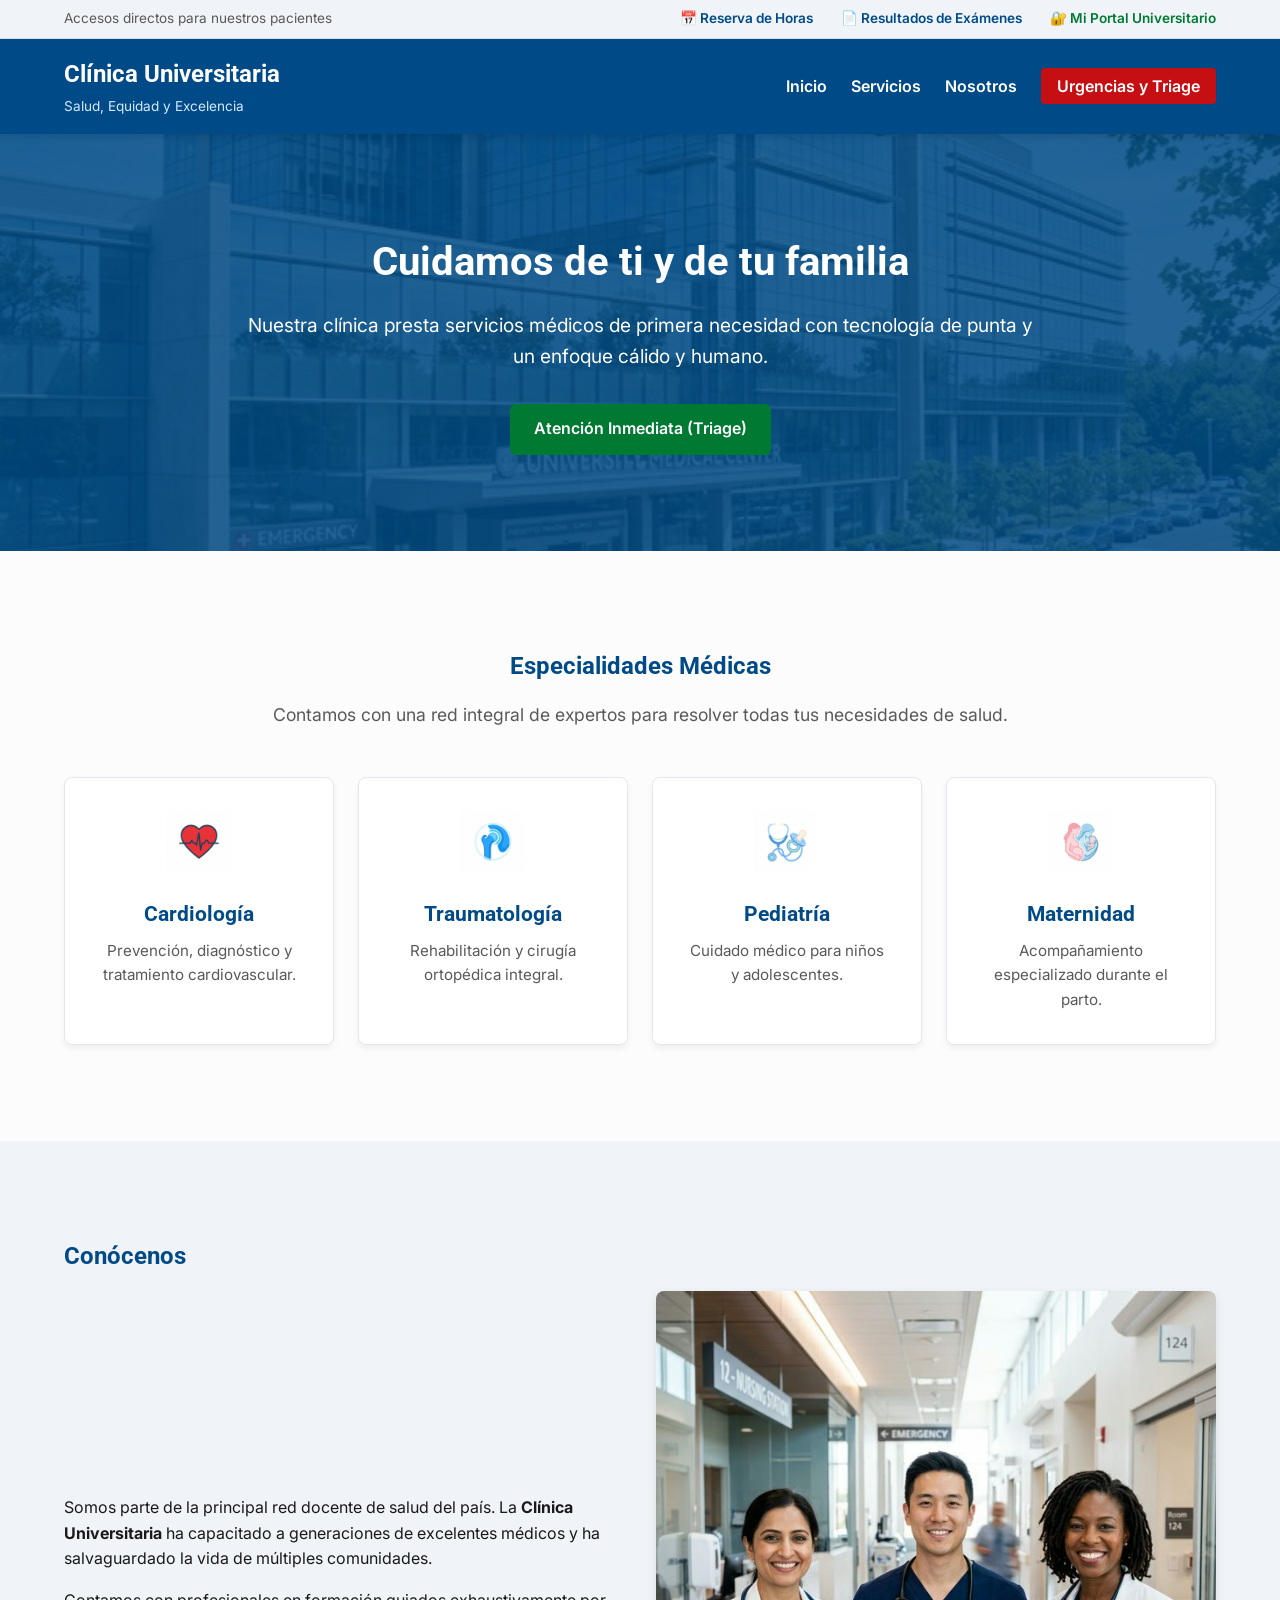
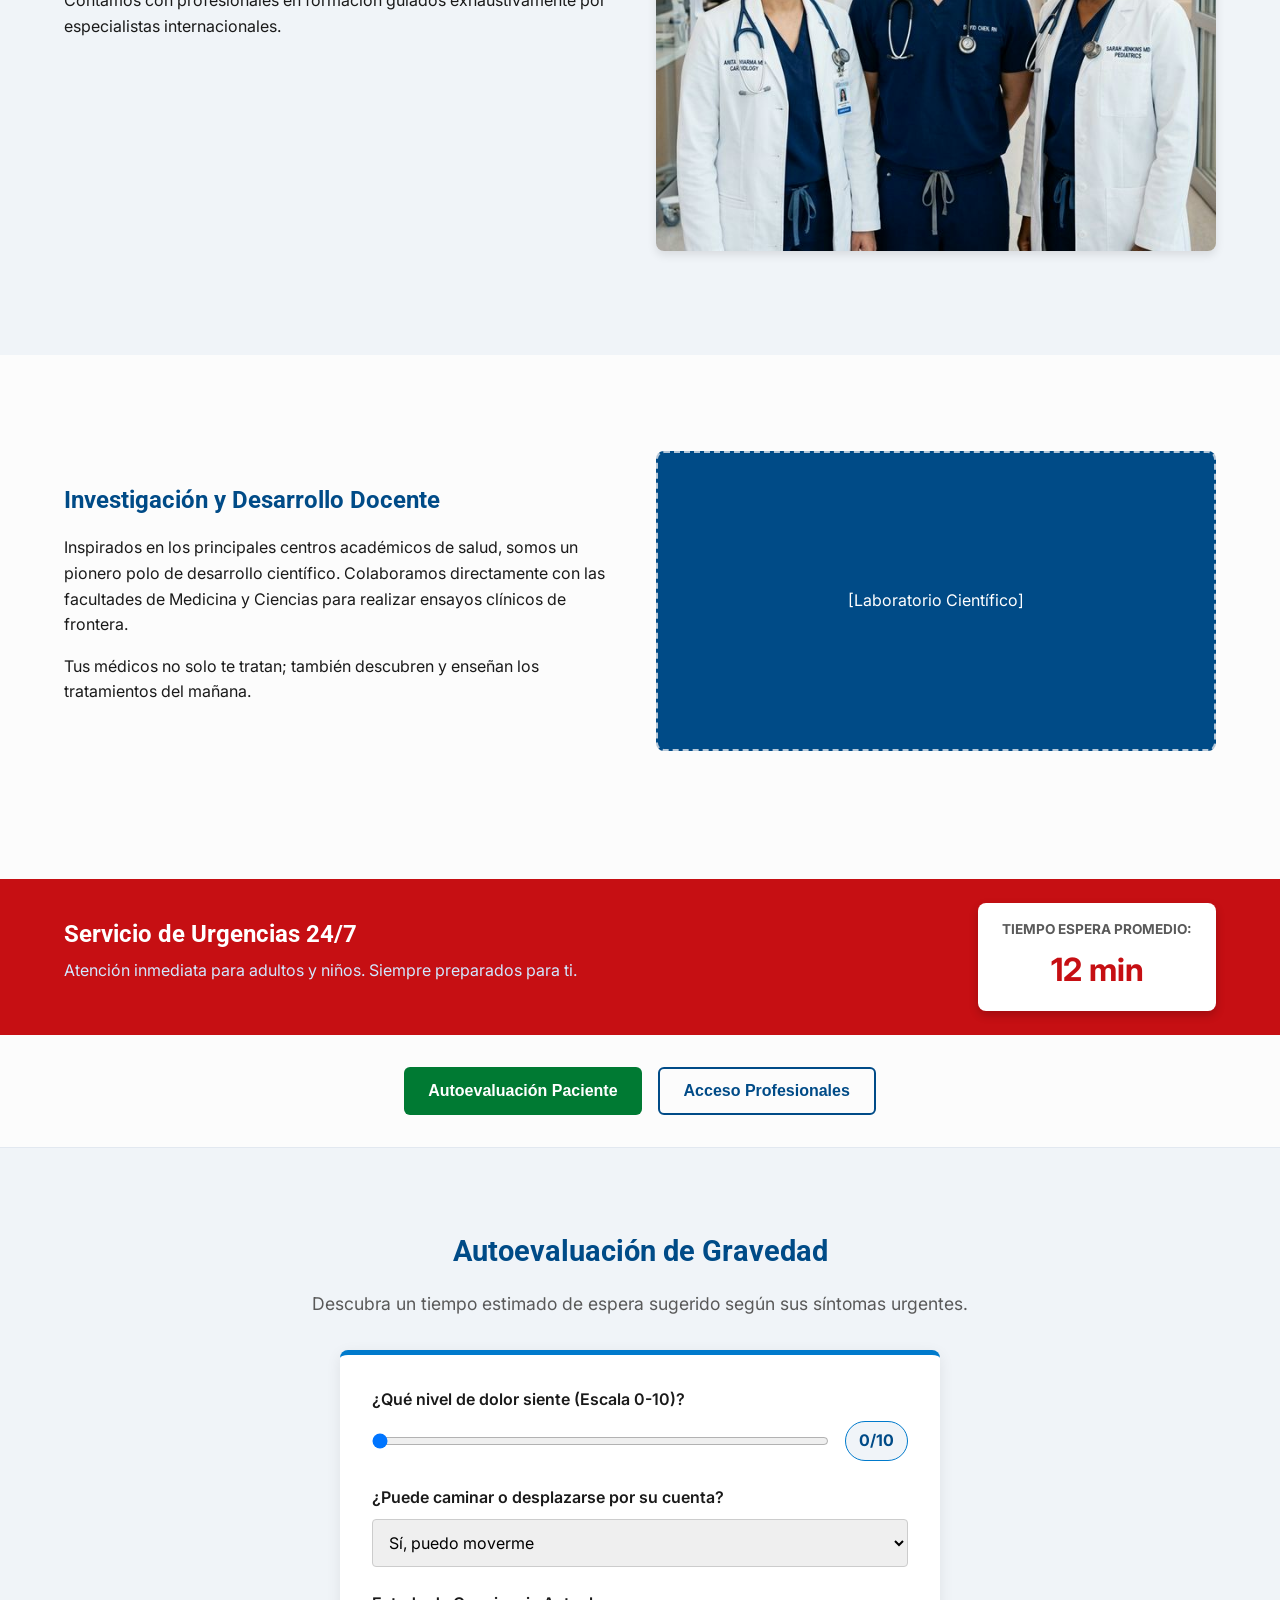
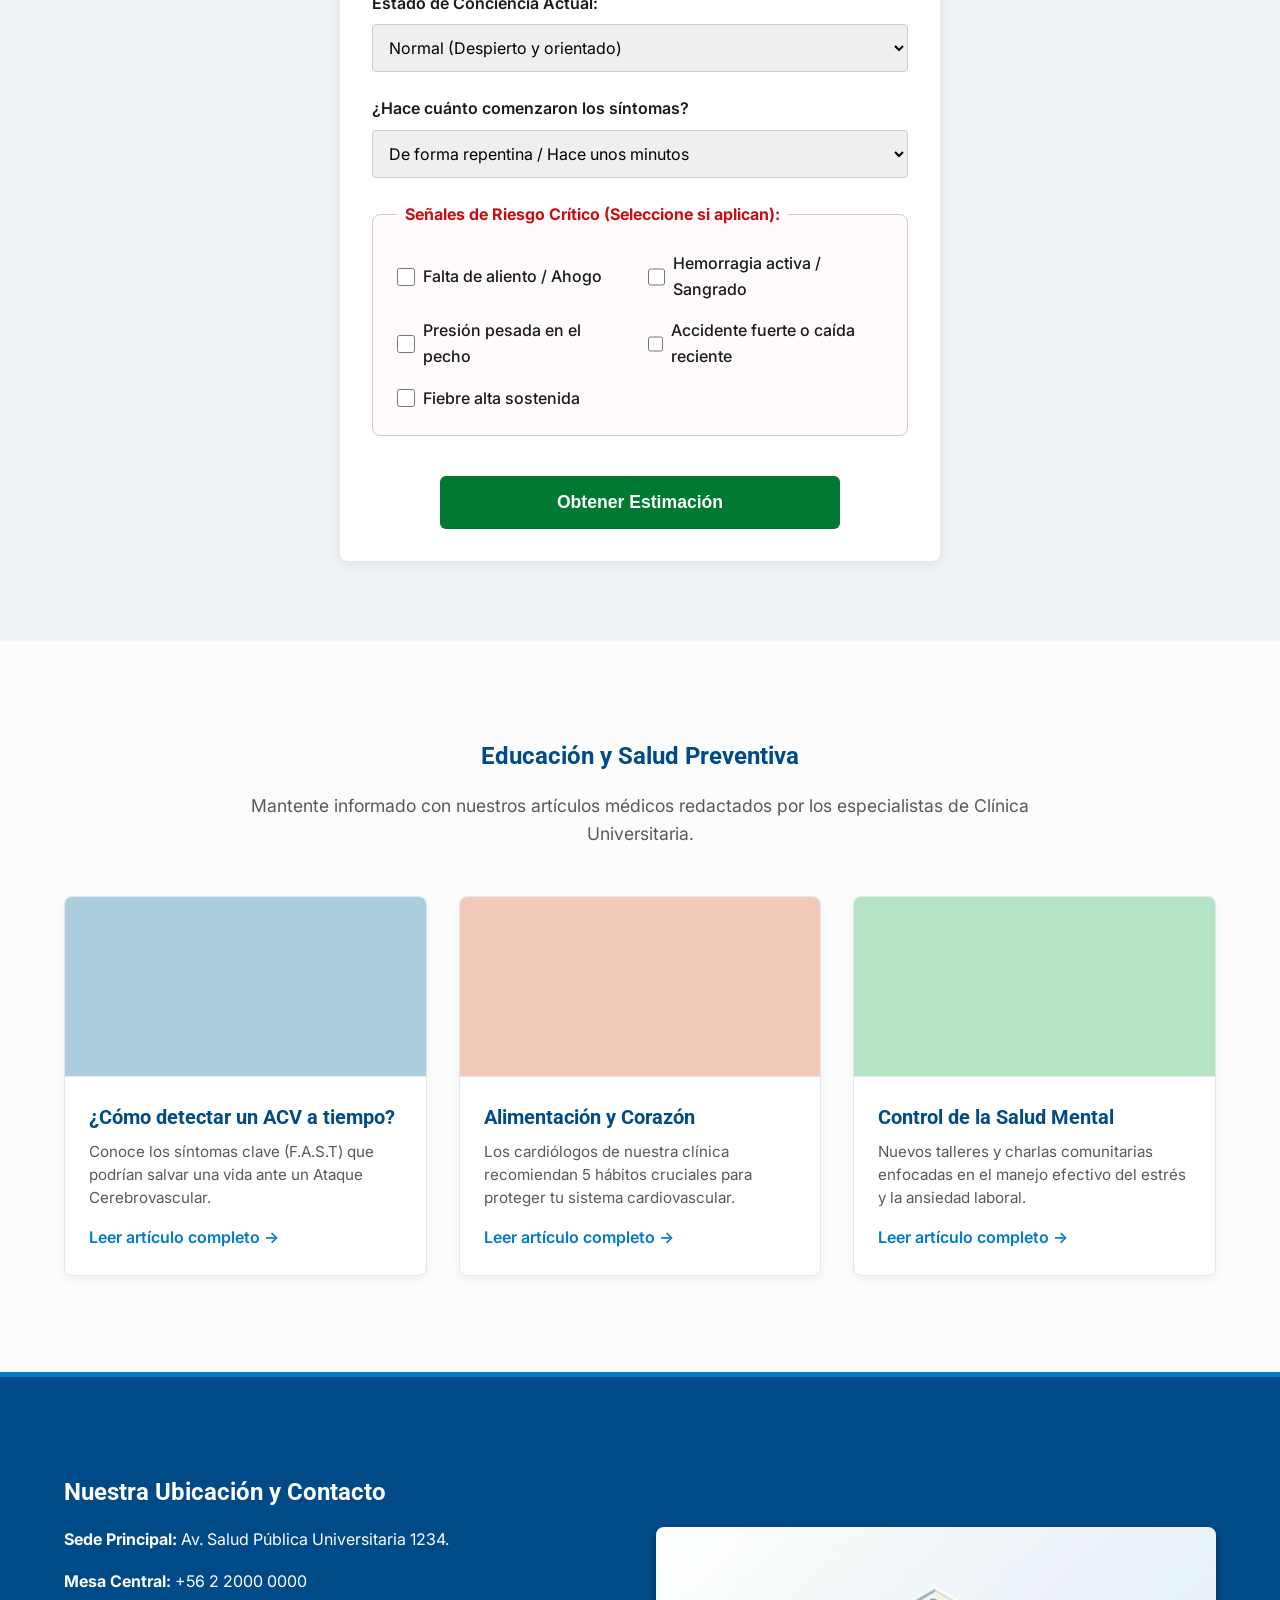
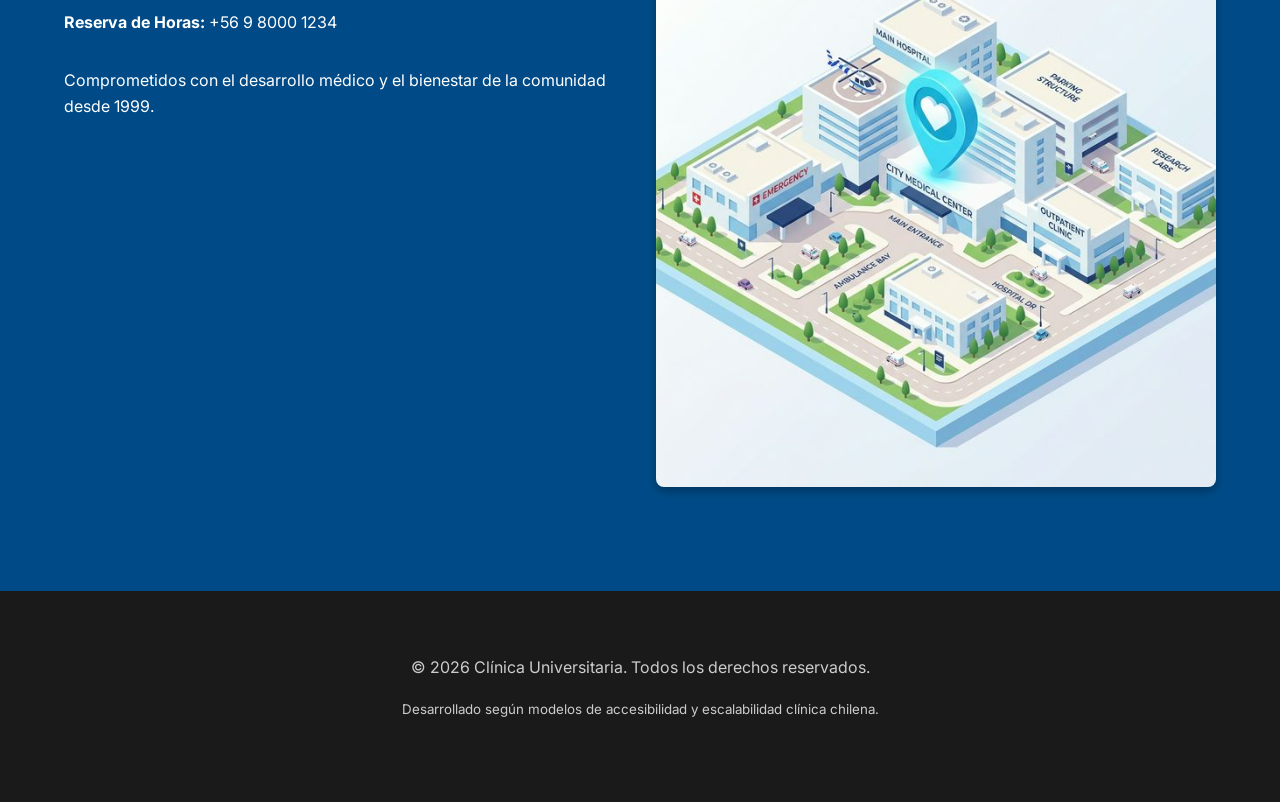
==== index.html @ 845e7415 "Initial commit" ====
<!DOCTYPE html>
<!-- 
  PROYECTO CLÍNICO UNIVERSITARIO - EVALUACIÓN
  Arquitectura guiada por benchmarking estructurado: Clínica Dávila, Alemana y Bupa.
-->
<html lang="es">

<head>
    <meta charset="UTF-8">
    <meta name="viewport" content="width=device-width, initial-scale=1.0">
    <meta name="description"
        content="Plataforma de Triage Clínico Universitario. Información institucional, servicios médicos y blog preventivo.">
    <title>Clínica Universitaria - El Cuidado que Mereces</title>

    <link rel="icon" type="image/png" href="images/favicon_ffta.png">
    <link rel="stylesheet" href="css/style.css">
    <link
        href="https://fonts.googleapis.com/css2?family=Inter:wght@400;600;700&family=Roboto:wght@400;500;700&display=swap"
        rel="stylesheet">
</head>

<body>

    <!-- TOP BAR: Botonera de acción rápida basada en Clínica Dávila y Alemana -->
    <div class="top-bar">
        <div class="container top-bar-inner">
            <span class="top-bar-text">Accesos directos para nuestros pacientes</span>
            <div class="top-bar-links">
                <a href="#triage" class="top-link">📅 Reserva de Horas</a>
                <a href="#triage" class="top-link">📄 Resultados de Exámenes</a>
                <a href="#triage" class="top-link highlight-link">🔐 Mi Portal Universitario</a>
            </div>
        </div>
    </div>

    <!-- HEADER: Encabezado principal del sitio -->
    <header class="site-header">
        <div class="logo-container">
            <h1 class="clinic-title">Clínica Universitaria</h1>
            <p class="clinic-subtitle">Salud, Equidad y Excelencia</p>
        </div>

        <nav class="main-nav" aria-label="Navegación principal">
            <ul>
                <li><a href="#portada">Inicio</a></li>
                <li><a href="#especialidades">Servicios</a></li>
                <li><a href="#nosotros">Nosotros</a></li>
                <li><a href="#urgencias" class="btn-highlight">Urgencias y Triage</a></li>
            </ul>
        </nav>
    </header>

    <main>

        <!-- SECTION: Portada (Hero) -->
        <section id="portada" class="hero-section">
            <div class="hero-content">
                <h2>Cuidamos de ti y de tu familia</h2>
                <p>Nuestra clínica presta servicios médicos de primera necesidad con tecnología de punta y un enfoque
                    cálido y humano.</p>
                <a href="#urgencias" class="btn-primary">Atención Inmediata (Triage)</a>
            </div>
        </section>

        <!-- SECTION: Especialidades Médicas (Inspirado en Clínica Bupa) -->
        <section id="especialidades" class="info-section">
            <div class="container text-center">
                <h2>Especialidades Médicas</h2>
                <p class="section-desc" style="margin: 0 auto 3rem;">Contamos con una red integral de expertos para
                    resolver todas tus necesidades de salud.</p>

                <div class="services-grid">
                    <div class="service-card">
                        <img src="images/icon_cardio.png" alt="Cardiología" class="service-icon-img">
                        <h3>Cardiología</h3>
                        <p>Prevención, diagnóstico y tratamiento cardiovascular.</p>
                    </div>
                    <div class="service-card">
                        <img src="images/icon_trauma.png" alt="Traumatología" class="service-icon-img">
                        <h3>Traumatología</h3>
                        <p>Rehabilitación y cirugía ortopédica integral.</p>
                    </div>
                    <div class="service-card">
                        <img src="images/icon_pedia.png" alt="Pediatría" class="service-icon-img">
                        <h3>Pediatría</h3>
                        <p>Cuidado médico para niños y adolescentes.</p>
                    </div>
                    <div class="service-card">
                        <img src="images/icon_mater.png" alt="Maternidad" class="service-icon-img">
                        <h3>Maternidad</h3>
                        <p>Acompañamiento especializado durante el parto.</p>
                    </div>
                </div>
            </div>
        </section>

        <!-- SECTION: Conócenos -->
        <section id="nosotros" class="info-section bg-light">
            <div class="container">
                <h2>Conócenos</h2>
                <div class="grid-2-cols">
                    <div class="text-block">
                        <p>Somos parte de la principal red docente de salud del país. La <strong>Clínica
                                Universitaria</strong> ha capacitado a generaciones de excelentes médicos y ha
                            salvaguardado la vida de múltiples comunidades.</p>
                        <p>Contamos con profesionales en formación guiados exhaustivamente por especialistas
                            internacionales.</p>
                    </div>
                    <div class="image-block">
                        <img src="images/medical_team.png"
                            alt="Equipo de médicos y enfermeras de la Clínica Universitaria sonriendo en un pasillo"
                            style="width:100%; height:auto; border-radius:8px; box-shadow:0 4px 10px rgba(0,0,0,0.1);">
                    </div>
                </div>
            </div>
        </section>

        <!-- SECTION: Desarrollo Académico e Investigación (Inspirado en Clínica Alemana) -->
        <section id="investigacion" class="info-section">
            <div class="container">
                <div class="grid-2-cols" style="direction: rtl;">
                    <!-- Para invertir la imagen a la izquierda usando flex/grid -->
                    <div class="image-block" style="direction: ltr;">
                        <div class="placeholder-image" role="img" aria-label="Investigadores trabajando en laboratorio"
                            style="background-color: #004b87; color: white;">
                            <span>[Laboratorio Científico]</span>
                        </div>
                    </div>
                    <div class="text-block" style="direction: ltr;">
                        <h2>Investigación y Desarrollo Docente</h2>
                        <p>Inspirados en los principales centros académicos de salud, somos un pionero polo de
                            desarrollo científico. Colaboramos directamente con las facultades de Medicina y Ciencias
                            para realizar ensayos clínicos de frontera.</p>
                        <p>Tus médicos no solo te tratan; también descubren y enseñan los tratamientos del mañana.</p>
                    </div>
                </div>
            </div>
        </section>

        <!-- SECTION: Urgencias 24/7 y Triage (Enfatizando urgencia como en Dávila/Alemana) -->
        <section id="urgencias" class="urgency-section">

            <div class="urgency-banner">
                <div class="container urgency-flex">
                    <div class="urgency-text">
                        <h2 style="color: white; margin-bottom: 0;">Servicio de Urgencias 24/7</h2>
                        <p style="color: #d1e8ff; margin-top: 5px;">Atención inmediata para adultos y niños. Siempre
                            preparados para ti.</p>
                    </div>
                    <div class="wait-time-badge" aria-live="polite">
                        <span class="wait-label">Tiempo Espera Promedio:</span>
                        <span class="wait-time">12 min</span>
                    </div>
                </div>
            </div>

            <!-- Triage Original Form -->
            <div class="triage-tabs" style="display:flex; justify-content:center; gap: 1rem; margin-top:2rem;">
                <button class="btn-primary tab-btn" onclick="showTab('patient-tab')">Autoevaluación Paciente</button>
                <button class="btn-primary outline tab-btn" onclick="showTab('login-tab')">Acceso Profesionales</button>
            </div>

            <div class="triage-section bg-light"
                style="margin-top:2rem; padding: 3rem 0; border-top: 1px solid #e2e8f0;">
                <div class="container">

                    <!-- TAB 1: PACIENTES -->
                    <div id="patient-tab" class="triage-content">
                        <h3 style="margin-top:0; font-size:1.8rem; text-align:center;">Autoevaluación de Gravedad</h3>
                        <p class="section-desc" style="margin: 0 auto 2rem; text-align:center;">Descubra un tiempo
                            estimado de espera sugerido según sus síntomas urgentes.</p>

                        <form id="patient-form" class="professional-form" style="max-width:600px; margin: 0 auto;">
                            <!-- Dolor -->
                            <div class="form-group">
                                <label for="pat-pain">¿Qué nivel de dolor siente (Escala 0-10)?</label>
                                <div class="range-controls">
                                    <input type="range" id="pat-pain" min="0" max="10" value="0">
                                    <span id="pat-pain-display" class="value-badge">0/10</span>
                                </div>
                            </div>
                            <!-- Caminar -->
                            <div class="form-group" style="margin-top:1.5rem;">
                                <label for="pat-walk">¿Puede caminar o desplazarse por su cuenta?</label>
                                <select id="pat-walk" class="standard-select">
                                    <option value="yes">Sí, puedo moverme</option>
                                    <option value="no">No, necesito soporte / silla de ruedas</option>
                                </select>
                            </div>
                            <!-- Conciencia -->
                            <div class="form-group" style="margin-top:1.5rem;">
                                <label for="pat-conscious">Estado de Conciencia Actual:</label>
                                <select id="pat-conscious" class="standard-select">
                                    <option value="normal">Normal (Despierto y orientado)</option>
                                    <option value="altered">Alterado (Confusión o desorientación)</option>
                                    <option value="unconscious">Inconsciente / No responde</option>
                                </select>
                            </div>
                            <!-- Tiempo -->
                            <div class="form-group" style="margin-top:1.5rem;">
                                <label for="pat-time">¿Hace cuánto comenzaron los síntomas?</label>
                                <select id="pat-time" class="standard-select">
                                    <option value="minutes">De forma repentina / Hace unos minutos</option>
                                    <option value="hours">Hace unas horas</option>
                                    <option value="days">Hace unos días</option>
                                    <option value="weeks">Hace semanas o meses</option>
                                </select>
                            </div>
                            <!-- Señales Críticas -->
                            <div class="full-width-group" style="margin-top:1.5rem;">
                                <fieldset class="critical-fieldset">
                                    <legend>Señales de Riesgo Crítico (Seleccione si aplican):</legend>
                                    <div class="checkbox-grid">
                                        <label class="checkbox-label"><input type="checkbox" id="pat-breath"><span>Falta
                                                de aliento / Ahogo</span></label>
                                        <label class="checkbox-label"><input type="checkbox"
                                                id="pat-bleed"><span>Hemorragia activa / Sangrado</span></label>
                                        <label class="checkbox-label"><input type="checkbox"
                                                id="pat-chest"><span>Presión pesada en el pecho</span></label>
                                        <label class="checkbox-label"><input type="checkbox"
                                                id="pat-trauma"><span>Accidente fuerte o caída reciente</span></label>
                                        <label class="checkbox-label"><input type="checkbox" id="pat-fever"><span>Fiebre
                                                alta sostenida</span></label>
                                    </div>
                                </fieldset>
                            </div>

                            <div class="form-actions" style="margin-top:2.5rem;">
                                <button type="button" class="btn-primary large-action"
                                    onclick="calculatePatient()">Obtener Estimación</button>
                            </div>
                        </form>
                        <div id="patient-result" class="result-container hidden" aria-live="polite"></div>
                    </div>

                    <!-- TAB 2: LOGIN PROFESIONAL -->
                    <div id="login-tab" class="triage-content hidden">
                        <h3 style="margin-top:0; font-size:1.8rem; text-align:center;">Plataforma Clínica ESI</h3>
                        <p class="section-desc" style="margin: 0 auto 2rem; text-align:center;">Acceso exclusivo para
                            categorización oficial. Ingrese sus credenciales.</p>
                        <form id="login-form" class="professional-form" style="max-width:400px; margin: 0 auto;">
                            <div class="form-group">
                                <label for="username">Usuario (Ej: admin):</label>
                                <input type="text" id="username" class="standard-select"
                                    placeholder="Ingrese su rut o código">
                            </div>
                            <div class="form-group" style="margin-top:1.5rem;">
                                <label for="password">Contraseña (Ej: 1234):</label>
                                <input type="password" id="password" class="standard-select"
                                    placeholder="Clave de seguridad">
                            </div>
                            <p id="login-error"
                                style="color:var(--alert-red); display:none; margin-top:1rem; font-weight:bold; text-align:center;">
                                Credenciales incorrectas.</p>
                            <div class="form-actions" style="margin-top:2rem;">
                                <button type="button" class="btn-primary large-action" onclick="attemptLogin()">Ingresar
                                    al Sistema</button>
                            </div>
                        </form>
                    </div>

                    <!-- TAB 3: ESI OFICIAL PROFESIONAL (Oculto hasta login) -->
                    <div id="prof-tab" class="triage-content hidden">
                        <h3 style="margin-top:0; font-size:1.8rem; text-align:center;">Categorización Médica Restringida
                            (Índice ESI)</h3>
                        <p class="section-desc" style="margin: 0 auto 2rem; text-align:center;">Sistema oficial de
                            clasificación de nivel de energía y dotación de enfermería.</p>

                        <form id="clinic-form" class="professional-form">
                            <!-- Parámetros estrictos -->
                            <div class="form-row">
                                <div class="form-group">
                                    <label for="clin-pain">Escala Visual Analógica de Dolor (EVA 0-10):</label>
                                    <div class="range-controls">
                                        <input type="range" id="clin-pain" min="0" max="10" value="0">
                                        <span id="pain-val-display" class="value-badge">0/10</span>
                                    </div>
                                </div>
                                <div class="form-group">
                                    <label for="clin-walk">Movilidad Ambulatoria:</label>
                                    <select id="clin-walk" class="standard-select">
                                        <option value="yes">Paciente logra deambular</option>
                                        <option value="no">Requiere soporte físico / camilla</option>
                                    </select>
                                </div>
                            </div>

                            <div class="form-row">
                                <div class="form-group">
                                    <label for="clin-conscious">Nivel de Conciencia / Estado Mental:</label>
                                    <select id="clin-conscious" class="standard-select">
                                        <option value="normal">Alerta y Orientado (Normal)</option>
                                        <option value="altered">Letárgico / Confuso / Alterado</option>
                                        <option value="unconscious">Inconsciente / No responde</option>
                                    </select>
                                </div>
                                <div class="form-group">
                                    <label for="clin-time">Tiempo de Evolución Sintomática:</label>
                                    <select id="clin-time" class="standard-select">
                                        <option value="minutes">Agudo (Minutos)</option>
                                        <option value="hours">Subagudo (Horas recientes)</option>
                                        <option value="days">Días de evolución</option>
                                        <option value="weeks">Crónico (Semanas o más)</option>
                                    </select>
                                </div>
                            </div>

                            <div class="full-width-group">
                                <fieldset class="critical-fieldset">
                                    <legend>Señales de Riesgo Crítico (Seleccione si aplican):</legend>
                                    <div class="checkbox-grid">
                                        <label class="checkbox-label"><input type="checkbox"
                                                id="clin-breath"><span>Distrés Respiratorio Severo (Asfixia o SatO2
                                                <92%)< /span></label>
                                        <label class="checkbox-label"><input type="checkbox"
                                                id="clin-bleed"><span>Hemorragia Exanguinante Activa</span></label>
                                        <label class="checkbox-label"><input type="checkbox" id="clin-chest"><span>Dolor
                                                Torácico de características isquémicas</span></label>
                                        <label class="checkbox-label"><input type="checkbox"
                                                id="clin-vitals"><span>Descompensación Hemodinámica (FC
                                                >100)</span></label>
                                    </div>
                                </fieldset>
                            </div>

                            <div class="form-row" style="margin-top: 1.5rem;">
                                <div class="form-group">
                                    <label for="clin-resources">Estimación de Recursos Necesarios:</label>
                                    <select id="clin-resources" class="standard-select">
                                        <option value="0">Ninguno (Radiografía no requerida, sin Labs, Px Básico)
                                        </option>
                                        <option value="1">Un recurso (Ej: Solo examen de sangre o Rx simple)</option>
                                        <option value="many">Múltiples recursos (Politrauma, Labs + Imágen, UCI)
                                        </option>
                                    </select>
                                </div>
                            </div>

                            <div class="form-actions">
                                <button type="button" class="btn-primary large-action" onclick="calculateESI()"
                                    style="background-color: var(--primary-blue);">Aplicar Protocolo de
                                    Clasificación</button>
                            </div>
                        </form>

                        <div id="prof-result-screen" class="result-container hidden" aria-live="polite">
                            <h3>Veredicto ESI Institucional</h3>
                            <div id="prof-esi-result" class="esi-box default"></div>
                            <p id="prof-esi-desc" class="esi-description"></p>
                        </div>
                    </div>

                </div>
            </div>
        </section>

        <!-- SECTION: Blog de Salud Preventiva (Modelo educativo similar a Bupa) -->
        <section id="blog" class="info-section">
            <div class="container text-center">
                <h2>Educación y Salud Preventiva</h2>
                <p class="section-desc" style="margin: 0 auto 3rem;">Mantente informado con nuestros artículos médicos
                    redactados por los especialistas de Clínica Universitaria.</p>
                <div class="blog-grid">
                    <article class="blog-card">
                        <div class="blog-img" style="background-color: #abcedf;"></div>
                        <div class="blog-content">
                            <h3>¿Cómo detectar un ACV a tiempo?</h3>
                            <p>Conoce los síntomas clave (F.A.S.T) que podrían salvar una vida ante un Ataque
                                Cerebrovascular.</p>
                            <a href="#blog" class="blog-link">Leer artículo completo &rarr;</a>
                        </div>
                    </article>
                    <article class="blog-card">
                        <div class="blog-img" style="background-color: #f1cab9;"></div>
                        <div class="blog-content">
                            <h3>Alimentación y Corazón</h3>
                            <p>Los cardiólogos de nuestra clínica recomiendan 5 hábitos cruciales para proteger tu
                                sistema cardiovascular.</p>
                            <a href="#blog" class="blog-link">Leer artículo completo &rarr;</a>
                        </div>
                    </article>
                    <article class="blog-card">
                        <div class="blog-img" style="background-color: #b5e3c6;"></div>
                        <div class="blog-content">
                            <h3>Control de la Salud Mental</h3>
                            <p>Nuevos talleres y charlas comunitarias enfocadas en el manejo efectivo del estrés y la
                                ansiedad laboral.</p>
                            <a href="#blog" class="blog-link">Leer artículo completo &rarr;</a>
                        </div>
                    </article>
                </div>
            </div>
        </section>

        <!-- SECTION: Contacto -->
        <section id="contacto" class="info-section dark-blue text-white">
            <div class="container">
                <h2>Nuestra Ubicación y Contacto</h2>
                <div class="contact-grid">
                    <div class="contact-details">
                        <p><strong>Sede Principal:</strong> Av. Salud Pública Universitaria 1234.</p>
                        <p><strong>Mesa Central:</strong> +56 2 2000 0000</p>
                        <p><strong>Reserva de Horas:</strong> +56 9 8000 1234</p>
                        <p style="margin-top: 2rem;">Comprometidos con el desarrollo médico y el bienestar de la
                            comunidad desde 1999.</p>
                    </div>
                    <div class="contact-map">
                        <img src="images/campus_map.png" alt="Mapa isométrico indicando la ubicación del campus médico"
                            style="width:100%; height:auto; border-radius:8px; box-shadow:0 4px 10px rgba(0,0,0,0.3);">
                    </div>
                </div>
            </div>
        </section>

    </main>

    <!-- FOOTER -->
    <footer class="site-footer">
        <div class="container text-center">
            <p>&copy; 2026 Clínica Universitaria. Todos los derechos reservados.</p>
            <p><small>Desarrollado según modelos de accesibilidad y escalabilidad clínica chilena.</small></p>
        </div>
    </footer>

    <script src="js/app.js"></script>
</body>

</html>
---- css/style.css ----
/* 
   PROYECTO CLÍNICO UNIVERSITARIO - HOJA DE ESTILOS
   - Cumplimiento de WCAG AA
   - Escalabilidad basada en benchmarking (Dávila, Bupa, Alemana)
*/

:root {
    --primary-blue: #004b87;
    --secondary-blue: #007acc;
    --medical-green: #007a33;
    --alert-red: #c60f13;
    --alert-yellow: #d37504;
    --text-dark: #1a1a1a;
    --text-muted: #595959;
    --bg-main: #fcfcfc;
    --bg-light: #f0f4f8;
    --font-heading: 'Roboto', sans-serif;
    --font-body: 'Inter', sans-serif;
}

* {
    box-sizing: border-box;
    margin: 0;
    padding: 0;
}

html {
    scroll-behavior: smooth;
    font-size: 16px;
}

body {
    font-family: var(--font-body);
    color: var(--text-dark);
    background-color: var(--bg-main);
    line-height: 1.6;
}

:focus-visible {
    outline: 3px solid var(--secondary-blue);
    outline-offset: 2px;
}

/* UTILITIES */
.container {
    width: 90%;
    max-width: 1200px;
    margin: 0 auto;
    padding: 2rem 0;
}

.text-center {
    text-align: center;
}

.text-white {
    color: #ffffff;
}

.bg-light {
    background-color: var(--bg-light);
}

.dark-blue {
    background-color: var(--primary-blue);
    border-top: 5px solid var(--secondary-blue);
}

.hidden {
    display: none !important;
}

h1,
h2,
h3 {
    font-family: var(--font-heading);
    margin-bottom: 1rem;
    color: var(--primary-blue);
}

.dark-blue h2 {
    color: #ffffff;
}

p {
    margin-bottom: 1rem;
}

/* --- TOP BAR (Benchmark: Dávila / Alemana) --- */
.top-bar {
    background-color: var(--bg-light);
    border-bottom: 1px solid #dcdcdc;
    font-size: 0.85rem;
    color: var(--text-muted);
}

.top-bar-inner {
    padding: 0.5rem 0;
    display: flex;
    justify-content: space-between;
    align-items: center;
}

.top-bar-links a {
    color: var(--primary-blue);
    text-decoration: none;
    margin-left: 1.5rem;
    font-weight: 600;
}

.top-bar-links a:hover {
    text-decoration: underline;
}

.top-bar-links .highlight-link {
    color: var(--medical-green);
}

/* --- HEADER --- */
.site-header {
    background-color: var(--primary-blue);
    color: #ffffff;
    padding: 1rem 5%;
    display: flex;
    flex-wrap: wrap;
    justify-content: space-between;
    align-items: center;
    position: sticky;
    top: 0;
    z-index: 1000;
    box-shadow: 0 4px 6px rgba(0, 0, 0, 0.1);
}

.logo-container .clinic-title {
    color: #ffffff;
    font-size: 1.5rem;
    margin-bottom: 0.2rem;
}

.logo-container .clinic-subtitle {
    font-size: 0.85rem;
    margin-bottom: 0;
    color: #d1e8ff;
}

.main-nav ul {
    list-style: none;
    display: flex;
    gap: 1.5rem;
    align-items: center;
}

.main-nav a {
    color: #ffffff;
    text-decoration: none;
    font-weight: 600;
    transition: color 0.3s ease;
}

.main-nav a:hover {
    color: #d1e8ff;
    text-decoration: underline;
}

.btn-highlight {
    background-color: var(--alert-red);
    padding: 0.5rem 1rem;
    border-radius: 4px;
}

.btn-highlight:hover {
    background-color: #9d0b0f;
}

/* --- HERO --- */
.hero-section {
    background: linear-gradient(rgba(0, 75, 135, 0.85), rgba(0, 75, 135, 0.85)), url('../images/clinic_hero.png') center/cover;
    background-color: var(--primary-blue);
    color: white;
    padding: 6rem 5%;
    text-align: center;
}

.hero-content h2 {
    color: white;
    font-size: 2.5rem;
}

.hero-content p {
    font-size: 1.2rem;
    max-width: 800px;
    margin: 0 auto 2rem;
}

.btn-primary {
    display: inline-block;
    background-color: var(--medical-green);
    color: white;
    padding: 0.8rem 1.5rem;
    text-decoration: none;
    border-radius: 6px;
    font-weight: 600;
    border: none;
    cursor: pointer;
    font-size: 1rem;
    transition: background-color 0.2s;
}

.btn-primary:hover {
    background-color: #005a26;
}

.btn-primary.outline {
    background-color: transparent;
    border: 2px solid var(--primary-blue);
    color: var(--primary-blue);
}

.btn-primary.outline:hover {
    background-color: var(--primary-blue);
    color: white;
}

/* --- SECTIONS BASE --- */
.info-section {
    padding: 4rem 0;
}

.section-desc {
    font-size: 1.1rem;
    color: var(--text-muted);
    max-width: 800px;
}

.grid-2-cols {
    display: grid;
    grid-template-columns: 1fr 1fr;
    gap: 2rem;
    align-items: center;
}

.contact-grid {
    display: grid;
    grid-template-columns: 1fr 1fr;
    gap: 2rem;
    align-items: start;
}

/* --- ESPECIALIDADES (Cards UI) --- */
.services-grid {
    display: grid;
    grid-template-columns: repeat(auto-fit, minmax(250px, 1fr));
    gap: 1.5rem;
}

.service-card {
    background: white;
    border: 1px solid #e2e8f0;
    border-radius: 8px;
    padding: 2rem;
    box-shadow: 0 4px 6px rgba(0, 0, 0, 0.05);
    text-align: center;
    transition: transform 0.2s ease, box-shadow 0.2s ease;
}

.service-card:hover {
    transform: translateY(-5px);
    box-shadow: 0 10px 15px rgba(0, 0, 0, 0.1);
}

.service-icon-img {
    height: 64px;
    width: auto;
    margin-bottom: 1rem;
}

.service-icon {
    font-size: 3rem;
    margin-bottom: 1rem;
}

.service-card h3 {
    color: var(--primary-blue);
    font-size: 1.3rem;
    margin-bottom: 0.5rem;
}

.service-card p {
    font-size: 0.95rem;
    color: var(--text-muted);
    margin-bottom: 0;
}

/* --- URGENCIAS BANNER --- */
.urgency-section {
    margin-top: 2rem;
}

.urgency-banner {
    background-color: var(--alert-red);
    padding: 1.5rem 0;
    color: white;
}

.urgency-flex {
    display: flex;
    justify-content: space-between;
    align-items: center;
    padding: 0 !important;
}

.wait-time-badge {
    background-color: white;
    color: var(--alert-red);
    padding: 1rem 1.5rem;
    border-radius: 8px;
    text-align: center;
    font-weight: bold;
    box-shadow: 0 4px 10px rgba(0, 0, 0, 0.2);
}

.wait-time-badge .wait-label {
    display: block;
    font-size: 0.85rem;
    text-transform: uppercase;
    color: var(--text-muted);
}

.wait-time-badge .wait-time {
    display: block;
    font-size: 2rem;
    margin-top: 0.2rem;
}

/* --- BLOG GRID --- */
.blog-grid {
    display: grid;
    grid-template-columns: repeat(auto-fit, minmax(300px, 1fr));
    gap: 2rem;
    text-align: left;
}

.blog-card {
    background: white;
    border-radius: 8px;
    overflow: hidden;
    box-shadow: 0 4px 10px rgba(0, 0, 0, 0.05);
    border: 1px solid #e2e8f0;
}

.blog-img {
    height: 180px;
    width: 100%;
    border-bottom: 1px solid #e2e8f0;
}

.blog-content {
    padding: 1.5rem;
}

.blog-content h3 {
    font-size: 1.25rem;
    margin-bottom: 0.5rem;
}

.blog-content p {
    color: var(--text-muted);
    font-size: 0.95rem;
    margin-bottom: 1rem;
    line-height: 1.5;
}

.blog-link {
    color: var(--secondary-blue);
    font-weight: 600;
    text-decoration: none;
}

.blog-link:hover {
    text-decoration: underline;
}

/* --- FORMULARIO ESI --- */
.professional-form {
    background: white;
    padding: 2rem;
    border-radius: 8px;
    box-shadow: 0 4px 15px rgba(0, 0, 0, 0.08);
    border-top: 5px solid var(--secondary-blue);
}

.form-row {
    display: grid;
    grid-template-columns: 1fr 1fr;
    gap: 1.5rem;
    margin-bottom: 1.5rem;
}

.form-group label {
    display: block;
    font-weight: 600;
    margin-bottom: 0.5rem;
    color: var(--text-dark);
}

.standard-select {
    width: 100%;
    padding: 0.75rem;
    border: 1px solid #ccc;
    border-radius: 4px;
    font-family: inherit;
    font-size: 1rem;
}

.range-controls {
    display: flex;
    align-items: center;
    gap: 1rem;
}

input[type="range"] {
    flex-grow: 1;
}

.value-badge {
    background-color: var(--bg-light);
    padding: 0.4rem 0.8rem;
    border-radius: 20px;
    font-weight: 700;
    color: var(--primary-blue);
    border: 1px solid var(--secondary-blue);
}

.critical-fieldset {
    border: 1px solid #ccc;
    border-radius: 8px;
    padding: 1.5rem;
    margin-bottom: 1.5rem;
    background-color: #fffbfa;
}

.critical-fieldset legend {
    font-weight: 700;
    color: var(--alert-red);
    padding: 0 0.5rem;
}

.checkbox-grid {
    display: grid;
    grid-template-columns: 1fr 1fr;
    gap: 1rem;
}

.checkbox-label {
    display: flex;
    align-items: center;
    gap: 0.5rem;
    cursor: pointer;
    font-weight: 500;
}

.checkbox-label input {
    width: 18px;
    height: 18px;
    accent-color: var(--alert-red);
}

.form-actions {
    text-align: center;
}

.large-action {
    padding: 1rem 2rem;
    font-size: 1.1rem;
    width: 100%;
    max-width: 400px;
}

/* --- RESULTADO ESI --- */
.result-container {
    margin-top: 2rem;
    padding: 2rem;
    border-radius: 8px;
    text-align: center;
    background-color: white;
    box-shadow: 0 4px 15px rgba(0, 0, 0, 0.1);
}

.esi-box {
    font-size: 2.5rem;
    font-weight: bold;
    padding: 1rem;
    margin: 1rem auto;
    width: 200px;
    border-radius: 8px;
    color: white;
}

.esi-description {
    font-size: 1.2rem;
    font-weight: 600;
}

.esi-1 {
    background-color: #c60f13;
}

.esi-2 {
    background-color: #d37504;
}

.esi-3 {
    background-color: #e3b000;
    color: #1a1a1a;
}

.esi-4 {
    background-color: #007a33;
}

.esi-5 {
    background-color: #004b87;
}

.placeholder-image {
    height: 300px;
    display: flex;
    align-items: center;
    justify-content: center;
    border-radius: 8px;
    border: 2px dashed #b5c7d8;
}

.site-footer {
    background-color: #1a1a1a;
    color: #cccccc;
    padding: 2rem 0;
}

/* --- RESPONSIVIDAD (Móviles) --- */
@media (max-width: 768px) {

    .grid-2-cols,
    .form-row,
    .checkbox-grid,
    .urgency-flex {
        grid-template-columns: 1fr;
        flex-direction: column;
        text-align: center;
    }

    .main-nav ul {
        flex-direction: column;
        gap: 0.5rem;
        margin-top: 1rem;
    }

    .site-header {
        flex-direction: column;
        align-items: flex-start;
    }

    .top-bar-inner {
        flex-direction: column;
        gap: 0.5rem;
    }

    .top-bar-links a {
        margin: 0 0.5rem;
    }

    .wait-time-badge {
        margin-top: 1rem;
    }
}
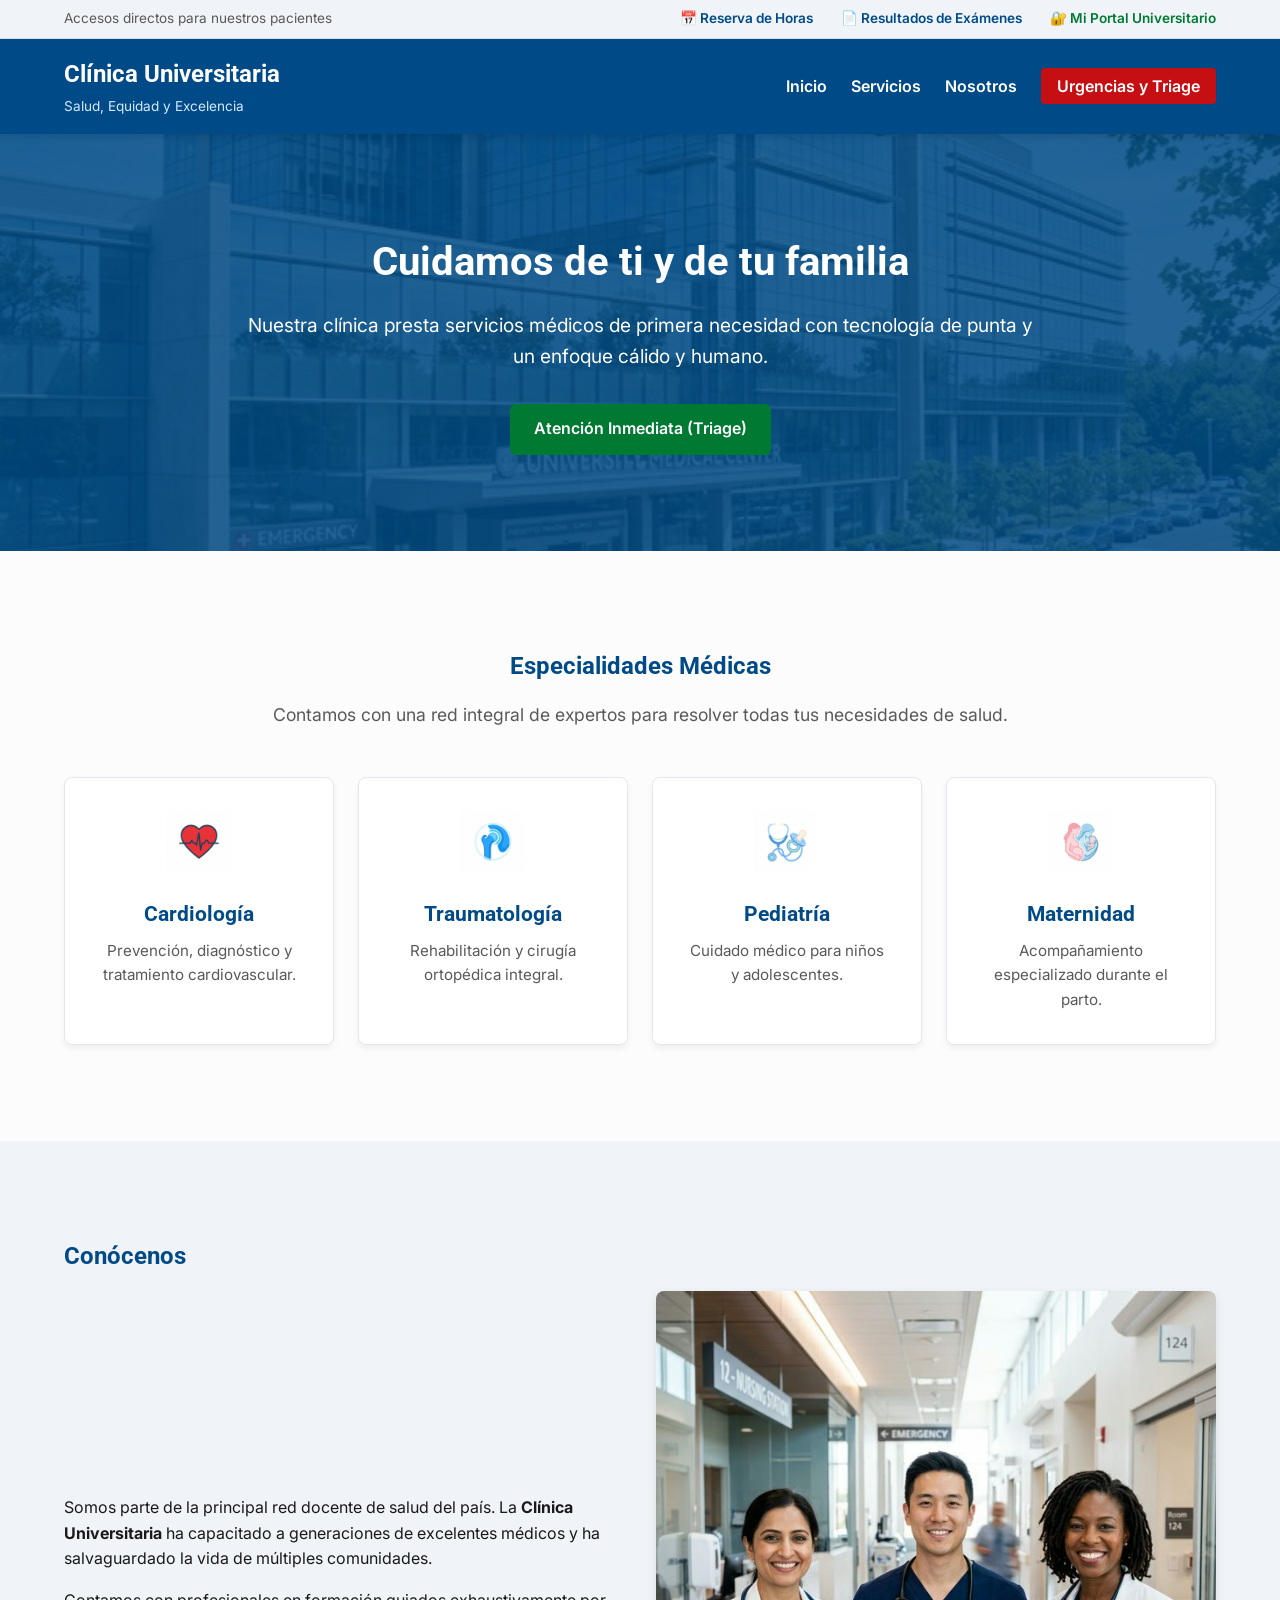
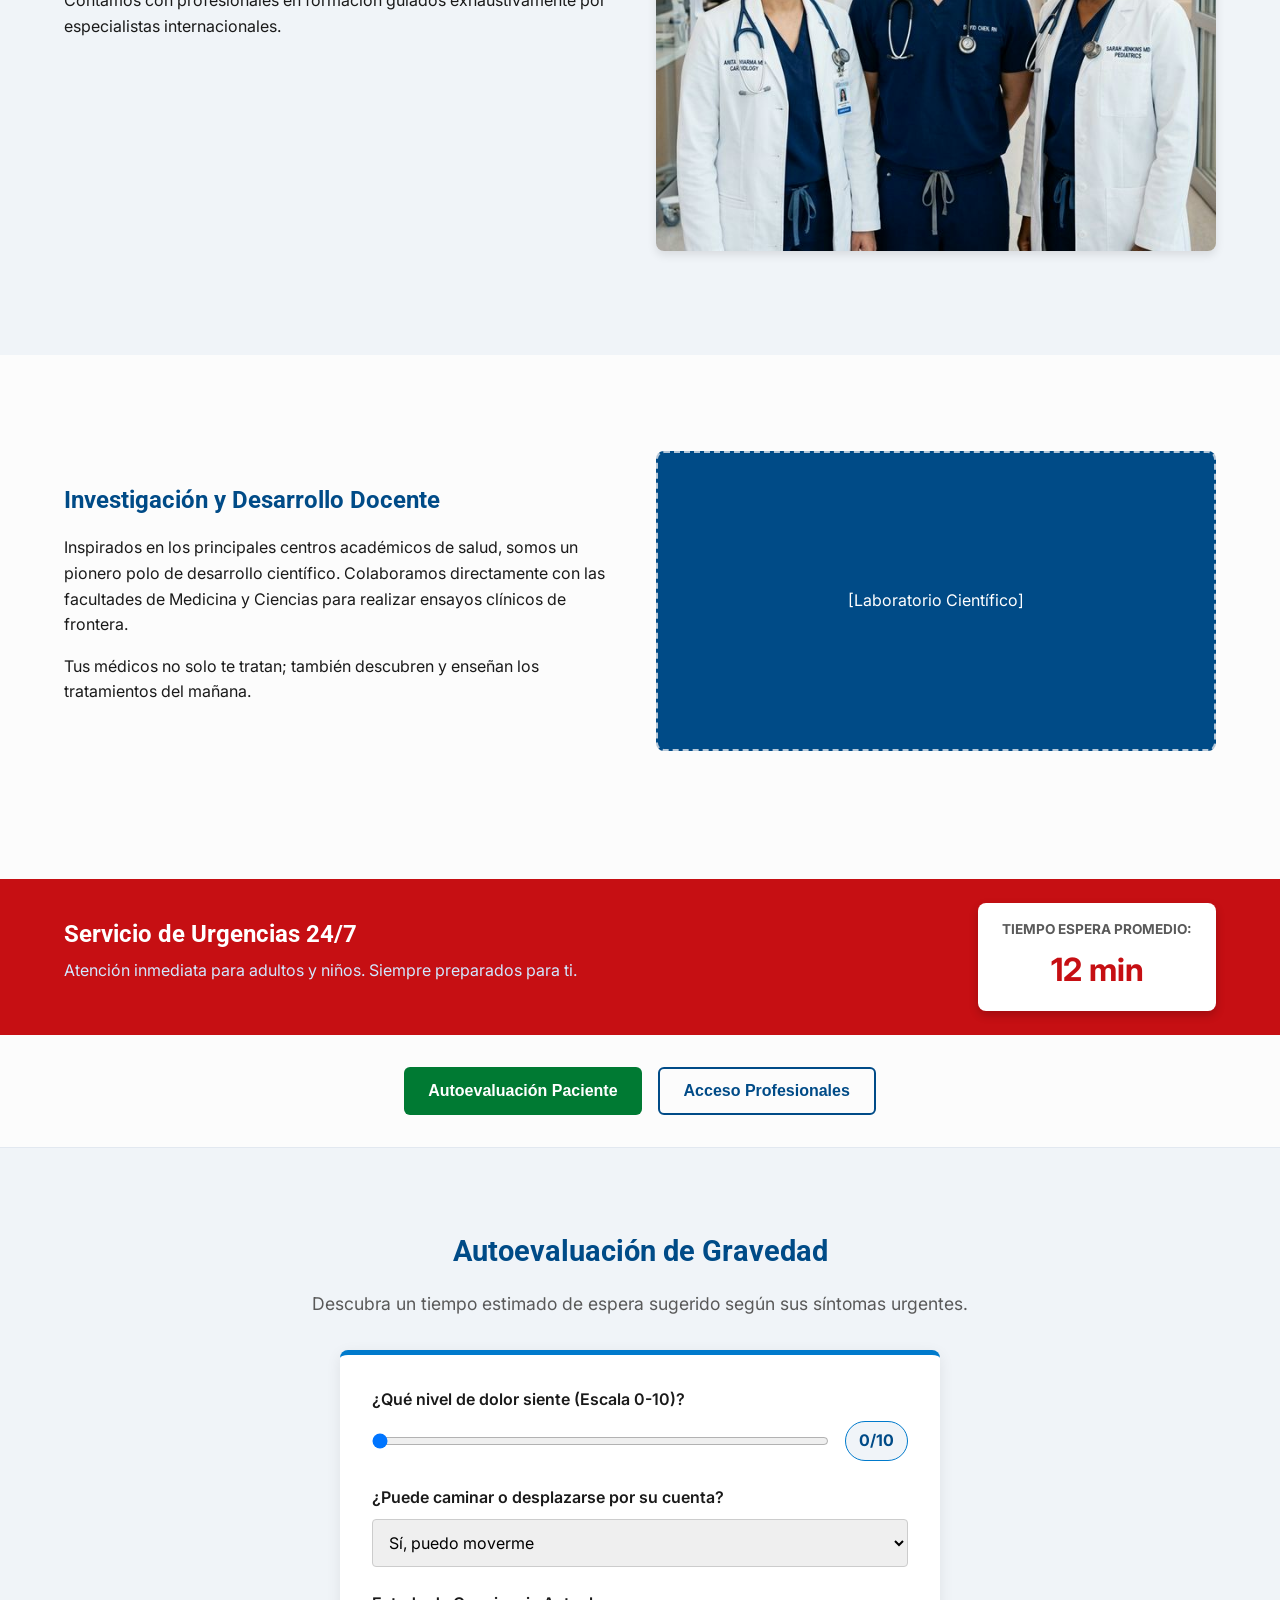
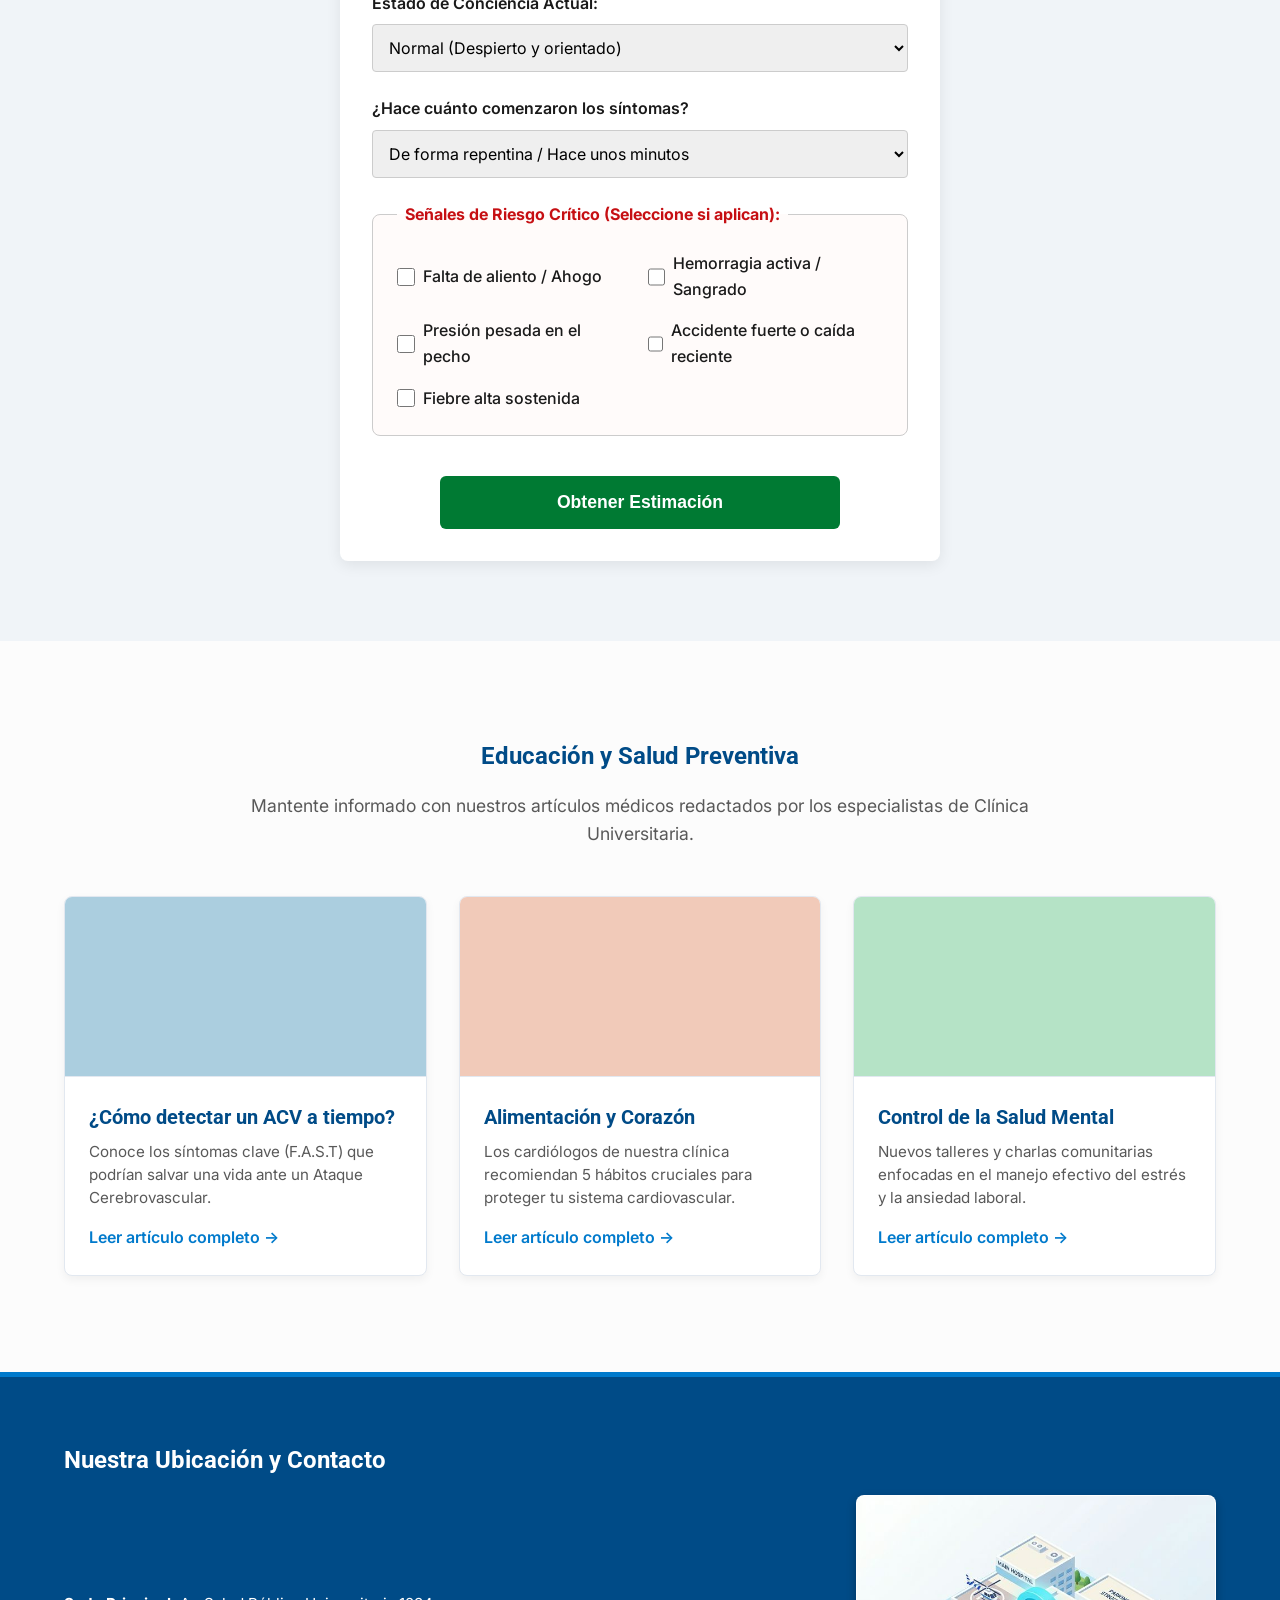
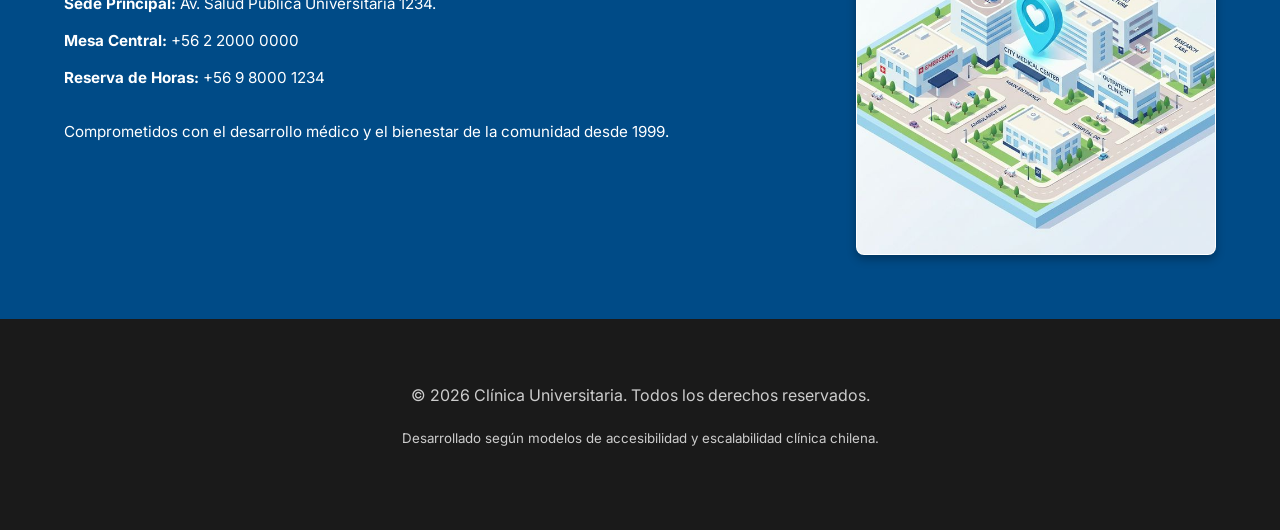
==== commit 167c9b93: "ultima actualizacion antes de la prueba" ====
--- a/index.html
+++ b/index.html
@@ -17,11 +17,18 @@
     <link
         href="https://fonts.googleapis.com/css2?family=Inter:wght@400;600;700&family=Roboto:wght@400;500;700&display=swap"
         rel="stylesheet">
+    <!-- Open Graph / Twitter -->
+    <meta property="og:title" content="Clínica Universitaria - El Cuidado que Mereces">
+    <meta property="og:description" content="Plataforma de Triage Clínico Universitario. Servicios médicos, urgencias 24/7 y educación preventiva.">
+    <meta property="og:image" content="images/campus_map.png">
+    <meta name="twitter:card" content="summary_large_image">
 </head>
 
 <body>
 
-    <!-- TOP BAR: Botonera de acción rápida basada en Clínica Dávila y Alemana -->
+    <a class="skip-link" href="#main-content">Saltar al contenido</a>
+
+    <!-- TOPdddddd BAR: Botonera de acción rápida basada en Clínica Dávila y Alemana -->
     <div class="top-bar">
         <div class="container top-bar-inner">
             <span class="top-bar-text">Accesos directos para nuestros pacientes</span>
@@ -34,13 +41,13 @@
     </div>
 
     <!-- HEADER: Encabezado principal del sitio -->
-    <header class="site-header">
+    <header class="site-header" role="banner">
         <div class="logo-container">
             <h1 class="clinic-title">Clínica Universitaria</h1>
             <p class="clinic-subtitle">Salud, Equidad y Excelencia</p>
         </div>
 
-        <nav class="main-nav" aria-label="Navegación principal">
+        <nav class="main-nav" aria-label="Navegación principal" role="navigation">
             <ul>
                 <li><a href="#portada">Inicio</a></li>
                 <li><a href="#especialidades">Servicios</a></li>
@@ -50,7 +57,7 @@
         </nav>
     </header>
 
-    <main>
+    <main id="main-content" role="main">
 
         <!-- SECTION: Portada (Hero) -->
         <section id="portada" class="hero-section">
@@ -71,22 +78,22 @@
 
                 <div class="services-grid">
                     <div class="service-card">
-                        <img src="images/icon_cardio.png" alt="Cardiología" class="service-icon-img">
+                        <img src="images/icon_cardio.png" alt="Icono - Cardiología" class="service-icon-img" loading="lazy" decoding="async" width="64" height="64">
                         <h3>Cardiología</h3>
                         <p>Prevención, diagnóstico y tratamiento cardiovascular.</p>
                     </div>
                     <div class="service-card">
-                        <img src="images/icon_trauma.png" alt="Traumatología" class="service-icon-img">
+                        <img src="images/icon_trauma.png" alt="Icono - Traumatología" class="service-icon-img" loading="lazy" decoding="async" width="64" height="64">
                         <h3>Traumatología</h3>
                         <p>Rehabilitación y cirugía ortopédica integral.</p>
                     </div>
                     <div class="service-card">
-                        <img src="images/icon_pedia.png" alt="Pediatría" class="service-icon-img">
+                        <img src="images/icon_pedia.png" alt="Icono - Pediatría" class="service-icon-img" loading="lazy" decoding="async" width="64" height="64">
                         <h3>Pediatría</h3>
                         <p>Cuidado médico para niños y adolescentes.</p>
                     </div>
                     <div class="service-card">
-                        <img src="images/icon_mater.png" alt="Maternidad" class="service-icon-img">
+                        <img src="images/icon_mater.png" alt="Icono - Maternidad" class="service-icon-img" loading="lazy" decoding="async" width="64" height="64">
                         <h3>Maternidad</h3>
                         <p>Acompañamiento especializado durante el parto.</p>
                     </div>
@@ -107,9 +114,10 @@
                             internacionales.</p>
                     </div>
                     <div class="image-block">
-                        <img src="images/medical_team.png"
-                            alt="Equipo de médicos y enfermeras de la Clínica Universitaria sonriendo en un pasillo"
-                            style="width:100%; height:auto; border-radius:8px; box-shadow:0 4px 10px rgba(0,0,0,0.1);">
+                        <figure>
+                            <img src="images/medical_team.png" alt="Equipo de médicos y enfermeras de la Clínica Universitaria" loading="lazy" decoding="async" width="720" height="480" style="width:100%; height:auto; border-radius:8px; box-shadow:0 4px 10px rgba(0,0,0,0.1);">
+                            <figcaption class="sr-only">Equipo de médicos y enfermeras de la Clínica Universitaria</figcaption>
+                        </figure>
                     </div>
                 </div>
             </div>
@@ -405,8 +413,10 @@
                             comunidad desde 1999.</p>
                     </div>
                     <div class="contact-map">
-                        <img src="images/campus_map.png" alt="Mapa isométrico indicando la ubicación del campus médico"
-                            style="width:100%; height:auto; border-radius:8px; box-shadow:0 4px 10px rgba(0,0,0,0.3);">
+                        <figure>
+                            <img src="images/campus_map.png" alt="Mapa del campus médico con ubicación de la Clínica Universitaria" loading="lazy" decoding="async" width="640" height="480" style="width:100%; height:auto; border-radius:8px; box-shadow:0 4px 10px rgba(0,0,0,0.3);">
+                            <figcaption class="sr-only">Mapa isométrico que muestra la ubicación del campus médico</figcaption>
+                        </figure>
                     </div>
                 </div>
             </div>
@@ -415,7 +425,7 @@
     </main>
 
     <!-- FOOTER -->
-    <footer class="site-footer">
+    <footer class="site-footer" role="contentinfo">
         <div class="container text-center">
             <p>&copy; 2026 Clínica Universitaria. Todos los derechos reservados.</p>
             <p><small>Desarrollado según modelos de accesibilidad y escalabilidad clínica chilena.</small></p>
--- a/css/style.css
+++ b/css/style.css
@@ -18,6 +18,36 @@
     --font-body: 'Inter', sans-serif;
 }
 
+/* Utility for screen-reader only content */
+.sr-only {
+    position: absolute !important;
+    height: 1px; width: 1px;
+    overflow: hidden;
+    clip: rect(1px, 1px, 1px, 1px);
+    white-space: nowrap;
+}
+
+/* Skip link for keyboard users */
+.skip-link {
+    position: absolute;
+    left: -999px;
+    top: auto;
+    width: 1px;
+    height: 1px;
+    overflow: hidden;
+}
+.skip-link:focus {
+    left: 1rem;
+    top: 1rem;
+    width: auto;
+    height: auto;
+    padding: 0.5rem 0.75rem;
+    background: var(--primary-blue);
+    color: #fff;
+    border-radius: 4px;
+    z-index: 2000;
+}
+
 * {
     box-sizing: border-box;
     margin: 0;
@@ -241,9 +271,38 @@
 
 .contact-grid {
     display: grid;
-    grid-template-columns: 1fr 1fr;
-    gap: 2rem;
-    align-items: start;
+    grid-template-columns: 1fr minmax(220px, 360px);
+    gap: 1.5rem;
+    align-items: center;
+    align-content: center;
+}
+
+/* Hacer la sección de contacto más compacta */
+#contacto.info-section {
+    padding: 2rem 0;
+}
+
+.contact-details {
+    padding: 0.25rem 0;
+    color: inherit;
+    font-size: 0.95rem;
+    line-height: 1.4;
+}
+
+.contact-map {
+    justify-self: center;
+    align-self: center;
+}
+
+.contact-map img {
+    width: 100%;
+    max-width: 360px;
+    height: auto;
+    display: block;
+    border-radius: 10px;
+    box-shadow: 0 8px 18px rgba(0, 0, 0, 0.18);
+    background-color: #ffffff;
+    border: 1px solid rgba(255,255,255,0.06);
 }
 
 /* --- ESPECIALIDADES (Cards UI) --- */
@@ -543,7 +602,8 @@
     .grid-2-cols,
     .form-row,
     .checkbox-grid,
-    .urgency-flex {
+    .urgency-flex,
+    .contact-grid {
         grid-template-columns: 1fr;
         flex-direction: column;
         text-align: center;
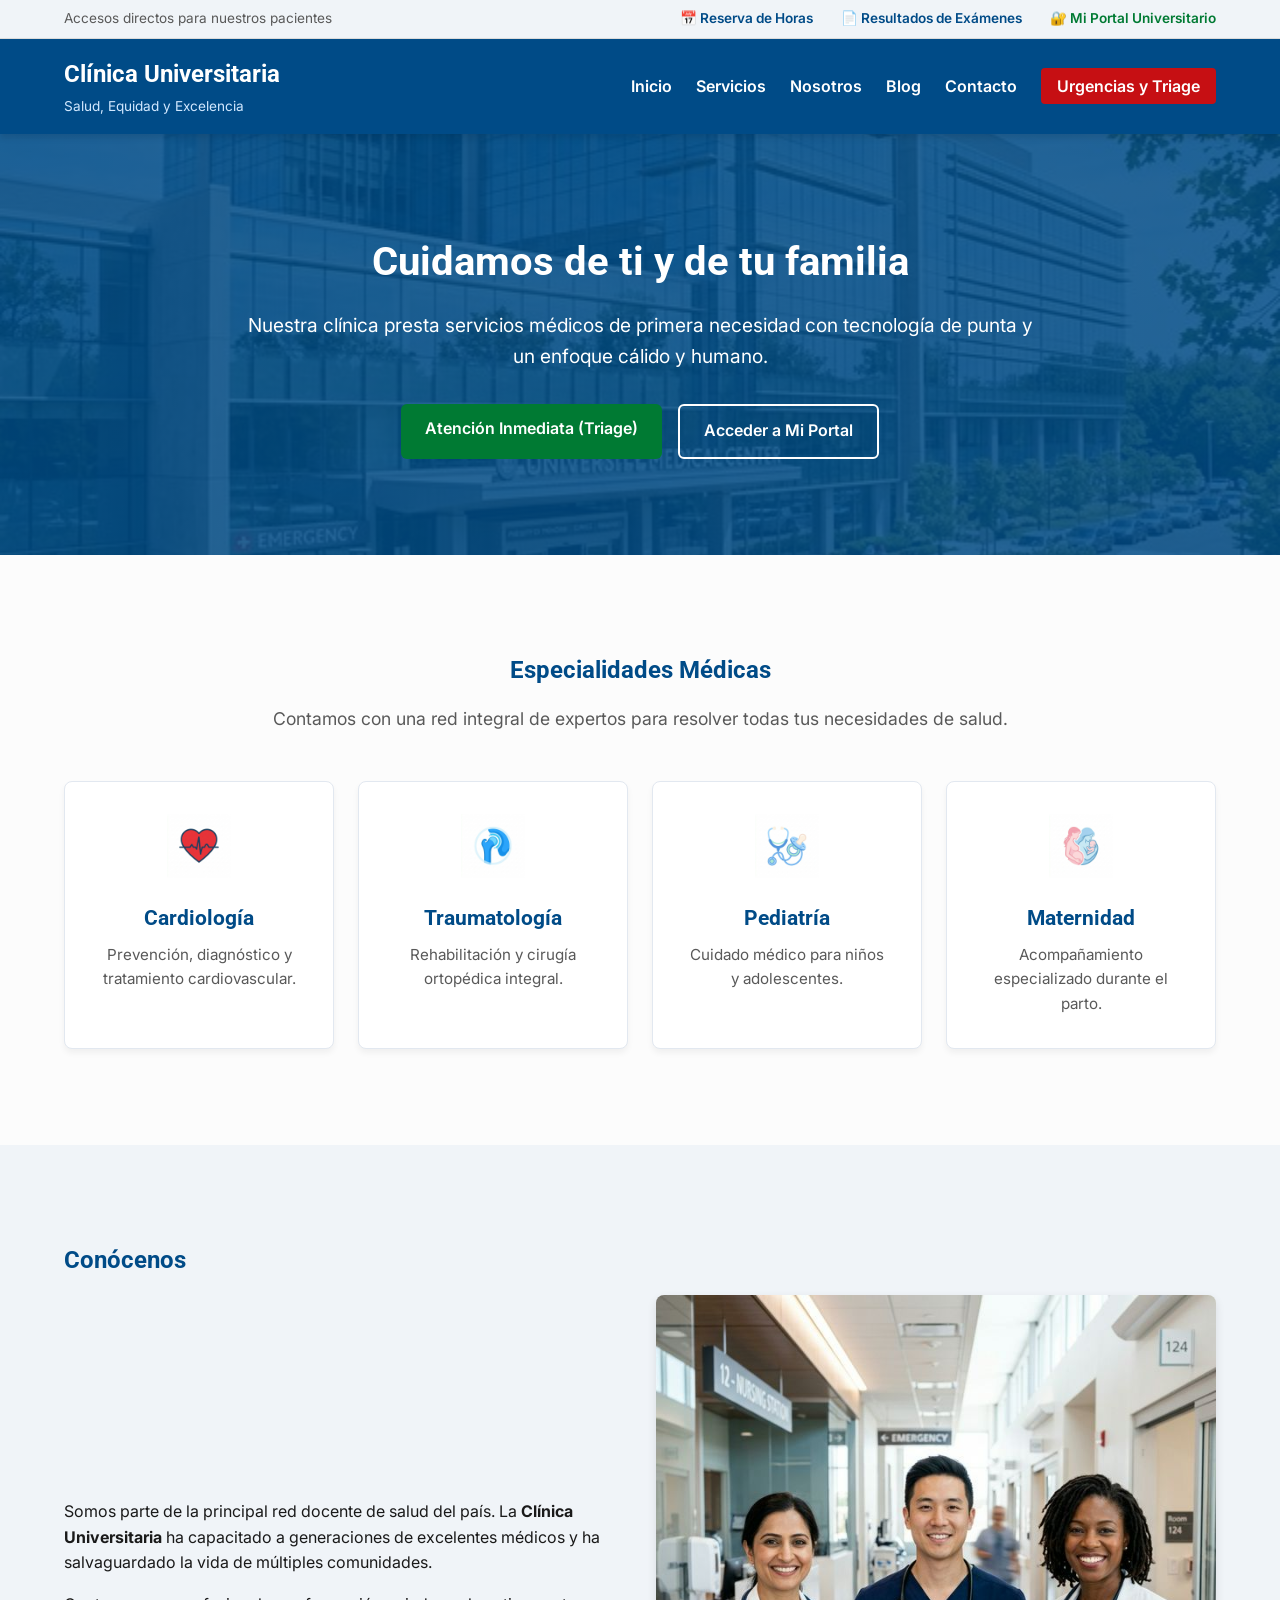
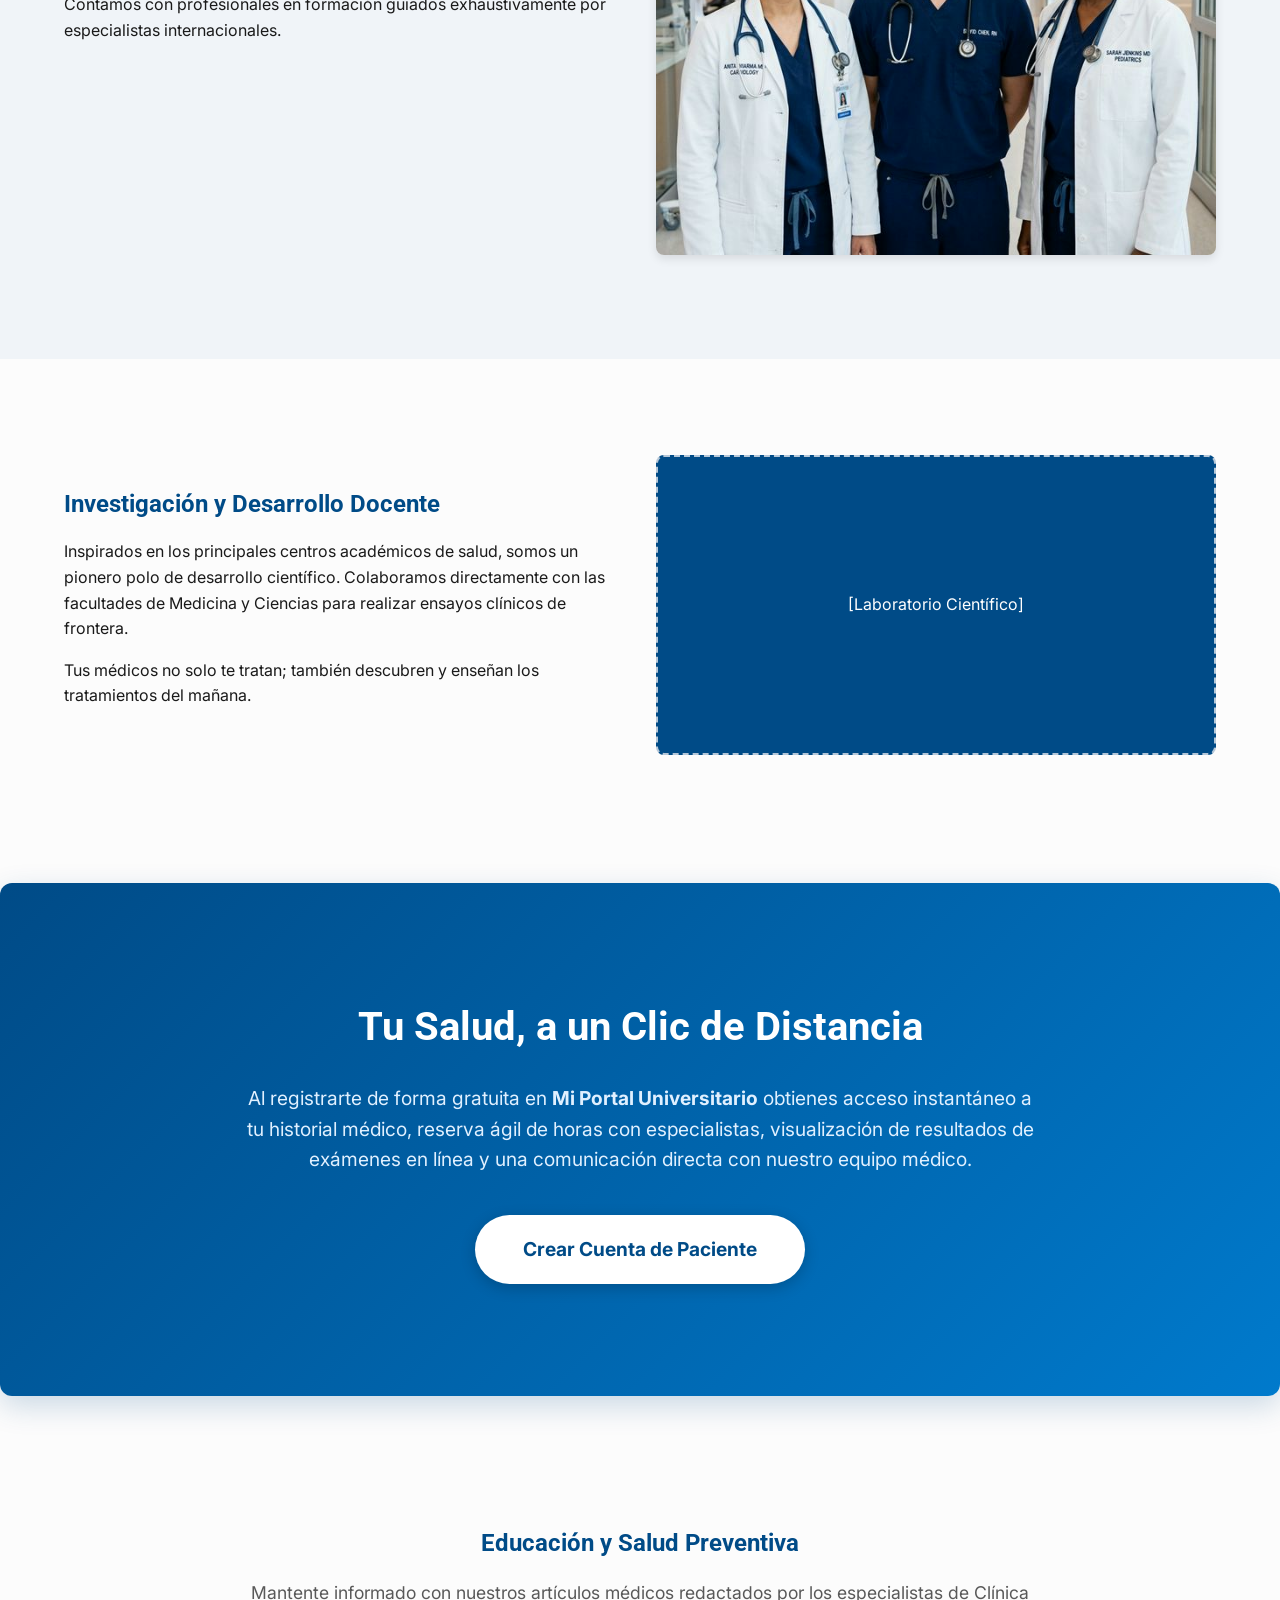
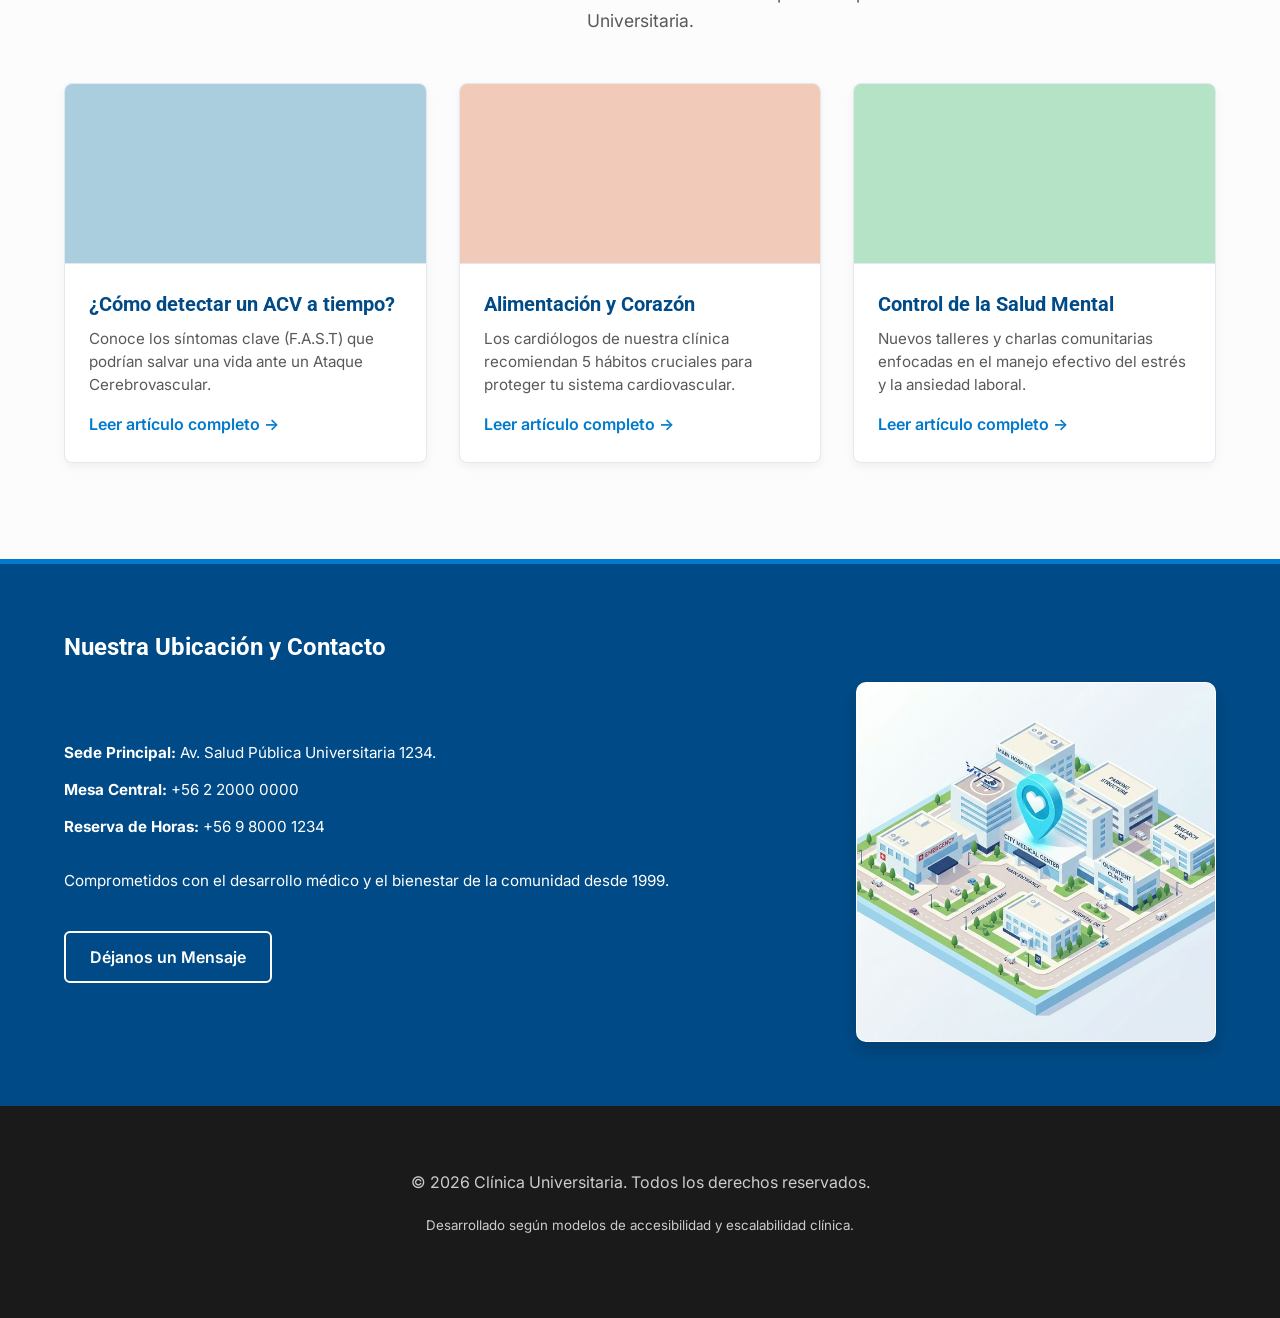
==== commit 2b5e67c5: "actualizacion proyecto con formularios" ====
--- a/index.html
+++ b/index.html
@@ -1,7 +1,7 @@
 <!DOCTYPE html>
 <!-- 
   PROYECTO CLÍNICO UNIVERSITARIO - EVALUACIÓN
-  Arquitectura guiada por benchmarking estructurado: Clínica Dávila, Alemana y Bupa.
+  Arquitectura modular y escalable.
 -->
 <html lang="es">
 
@@ -10,14 +10,16 @@
     <meta name="viewport" content="width=device-width, initial-scale=1.0">
     <meta name="description"
         content="Plataforma de Triage Clínico Universitario. Información institucional, servicios médicos y blog preventivo.">
-    <title>Clínica Universitaria - El Cuidado que Mereces</title>
-
-    <link rel="icon" type="image/png" href="images/favicon_ffta.png">
-    <link rel="stylesheet" href="css/style.css">
+    <title>Clínica Universitaria - El Cuidado que Mereces-2026</title>
+
+    <!-- METADATOS Y RECURSOS EXTERNOS -->
+    <link rel="icon" type="image/png" href="images/favicon_ffta.png"> <!-- Icono personalizado -->
+    <link rel="stylesheet" href="css/global.css"> <!-- Hoja de estilos global -->
+    <link rel="stylesheet" href="css/home.css"> <!-- Hoja de estilos home -->
     <link
         href="https://fonts.googleapis.com/css2?family=Inter:wght@400;600;700&family=Roboto:wght@400;500;700&display=swap"
-        rel="stylesheet">
-    <!-- Open Graph / Twitter -->
+        rel="stylesheet"> <!-- Fuentes de Google: Inter y Roboto -->
+    <!-- Open Graph / Twitter (Redes sociales) -->
     <meta property="og:title" content="Clínica Universitaria - El Cuidado que Mereces">
     <meta property="og:description" content="Plataforma de Triage Clínico Universitario. Servicios médicos, urgencias 24/7 y educación preventiva.">
     <meta property="og:image" content="images/campus_map.png">
@@ -26,16 +28,17 @@
 
 <body>
 
+    <!-- ENLACE DE ACCESIBILIDAD: Oculto visualmente, permite saltar al contenido principal a lectores de pantalla (WCAG) -->
     <a class="skip-link" href="#main-content">Saltar al contenido</a>
 
-    <!-- TOPdddddd BAR: Botonera de acción rápida basada en Clínica Dávila y Alemana -->
+    <!-- TOP BAR: Botonera de acción rápida -->
     <div class="top-bar">
         <div class="container top-bar-inner">
             <span class="top-bar-text">Accesos directos para nuestros pacientes</span>
             <div class="top-bar-links">
                 <a href="#triage" class="top-link">📅 Reserva de Horas</a>
                 <a href="#triage" class="top-link">📄 Resultados de Exámenes</a>
-                <a href="#triage" class="top-link highlight-link">🔐 Mi Portal Universitario</a>
+                <a href="registro.html" class="top-link highlight-link">🔐 Mi Portal Universitario</a>
             </div>
         </div>
     </div>
@@ -52,7 +55,9 @@
                 <li><a href="#portada">Inicio</a></li>
                 <li><a href="#especialidades">Servicios</a></li>
                 <li><a href="#nosotros">Nosotros</a></li>
-                <li><a href="#urgencias" class="btn-highlight">Urgencias y Triage</a></li>
+                <li><a href="#blog">Blog</a></li>
+                <li><a href="#contacto">Contacto</a></li>
+                <li><a href="triage.html" class="btn-highlight">Urgencias y Triage</a></li>
             </ul>
         </nav>
     </header>
@@ -61,19 +66,22 @@
 
         <!-- SECTION: Portada (Hero) -->
         <section id="portada" class="hero-section">
-            <div class="hero-content">
+                <div class="hero-content">
                 <h2>Cuidamos de ti y de tu familia</h2>
                 <p>Nuestra clínica presta servicios médicos de primera necesidad con tecnología de punta y un enfoque
                     cálido y humano.</p>
-                <a href="#urgencias" class="btn-primary">Atención Inmediata (Triage)</a>
-            </div>
-        </section>
-
-        <!-- SECTION: Especialidades Médicas (Inspirado en Clínica Bupa) -->
+                <div class="hero-buttons">
+                    <a href="triage.html" class="btn-primary">Atención Inmediata (Triage)</a>
+                    <a href="registro.html" class="btn-outline">Acceder a Mi Portal</a>
+                </div>
+            </div>
+        </section>
+
+        <!-- SECTION: Especialidades Médicas  -->
         <section id="especialidades" class="info-section">
             <div class="container text-center">
                 <h2>Especialidades Médicas</h2>
-                <p class="section-desc" style="margin: 0 auto 3rem;">Contamos con una red integral de expertos para
+                <p class="section-desc center-desc">Contamos con una red integral de expertos para
                     resolver todas tus necesidades de salud.</p>
 
                 <div class="services-grid">
@@ -115,7 +123,7 @@
                     </div>
                     <div class="image-block">
                         <figure>
-                            <img src="images/medical_team.png" alt="Equipo de médicos y enfermeras de la Clínica Universitaria" loading="lazy" decoding="async" width="720" height="480" style="width:100%; height:auto; border-radius:8px; box-shadow:0 4px 10px rgba(0,0,0,0.1);">
+                            <img src="images/medical_team.png" alt="Equipo de médicos y enfermeras de la Clínica Universitaria" loading="lazy" decoding="async" width="720" height="480" class="rounded-shadow-img">
                             <figcaption class="sr-only">Equipo de médicos y enfermeras de la Clínica Universitaria</figcaption>
                         </figure>
                     </div>
@@ -123,18 +131,17 @@
             </div>
         </section>
 
-        <!-- SECTION: Desarrollo Académico e Investigación (Inspirado en Clínica Alemana) -->
+        <!-- SECTION: Desarrollo Académico e Investigación -->
         <section id="investigacion" class="info-section">
             <div class="container">
-                <div class="grid-2-cols" style="direction: rtl;">
+                <div class="grid-2-cols rtl-layout">
                     <!-- Para invertir la imagen a la izquierda usando flex/grid -->
-                    <div class="image-block" style="direction: ltr;">
-                        <div class="placeholder-image" role="img" aria-label="Investigadores trabajando en laboratorio"
-                            style="background-color: #004b87; color: white;">
+                    <div class="image-block ltr-layout">
+                        <div class="placeholder-image bg-primary-blue text-white" role="img" aria-label="Investigadores trabajando en laboratorio">
                             <span>[Laboratorio Científico]</span>
                         </div>
                     </div>
-                    <div class="text-block" style="direction: ltr;">
+                    <div class="text-block ltr-layout">
                         <h2>Investigación y Desarrollo Docente</h2>
                         <p>Inspirados en los principales centros académicos de salud, somos un pionero polo de
                             desarrollo científico. Colaboramos directamente con las facultades de Medicina y Ciencias
@@ -145,232 +152,26 @@
             </div>
         </section>
 
-        <!-- SECTION: Urgencias 24/7 y Triage (Enfatizando urgencia como en Dávila/Alemana) -->
-        <section id="urgencias" class="urgency-section">
-
-            <div class="urgency-banner">
-                <div class="container urgency-flex">
-                    <div class="urgency-text">
-                        <h2 style="color: white; margin-bottom: 0;">Servicio de Urgencias 24/7</h2>
-                        <p style="color: #d1e8ff; margin-top: 5px;">Atención inmediata para adultos y niños. Siempre
-                            preparados para ti.</p>
-                    </div>
-                    <div class="wait-time-badge" aria-live="polite">
-                        <span class="wait-label">Tiempo Espera Promedio:</span>
-                        <span class="wait-time">12 min</span>
-                    </div>
-                </div>
-            </div>
-
-            <!-- Triage Original Form -->
-            <div class="triage-tabs" style="display:flex; justify-content:center; gap: 1rem; margin-top:2rem;">
-                <button class="btn-primary tab-btn" onclick="showTab('patient-tab')">Autoevaluación Paciente</button>
-                <button class="btn-primary outline tab-btn" onclick="showTab('login-tab')">Acceso Profesionales</button>
-            </div>
-
-            <div class="triage-section bg-light"
-                style="margin-top:2rem; padding: 3rem 0; border-top: 1px solid #e2e8f0;">
-                <div class="container">
-
-                    <!-- TAB 1: PACIENTES -->
-                    <div id="patient-tab" class="triage-content">
-                        <h3 style="margin-top:0; font-size:1.8rem; text-align:center;">Autoevaluación de Gravedad</h3>
-                        <p class="section-desc" style="margin: 0 auto 2rem; text-align:center;">Descubra un tiempo
-                            estimado de espera sugerido según sus síntomas urgentes.</p>
-
-                        <form id="patient-form" class="professional-form" style="max-width:600px; margin: 0 auto;">
-                            <!-- Dolor -->
-                            <div class="form-group">
-                                <label for="pat-pain">¿Qué nivel de dolor siente (Escala 0-10)?</label>
-                                <div class="range-controls">
-                                    <input type="range" id="pat-pain" min="0" max="10" value="0">
-                                    <span id="pat-pain-display" class="value-badge">0/10</span>
-                                </div>
-                            </div>
-                            <!-- Caminar -->
-                            <div class="form-group" style="margin-top:1.5rem;">
-                                <label for="pat-walk">¿Puede caminar o desplazarse por su cuenta?</label>
-                                <select id="pat-walk" class="standard-select">
-                                    <option value="yes">Sí, puedo moverme</option>
-                                    <option value="no">No, necesito soporte / silla de ruedas</option>
-                                </select>
-                            </div>
-                            <!-- Conciencia -->
-                            <div class="form-group" style="margin-top:1.5rem;">
-                                <label for="pat-conscious">Estado de Conciencia Actual:</label>
-                                <select id="pat-conscious" class="standard-select">
-                                    <option value="normal">Normal (Despierto y orientado)</option>
-                                    <option value="altered">Alterado (Confusión o desorientación)</option>
-                                    <option value="unconscious">Inconsciente / No responde</option>
-                                </select>
-                            </div>
-                            <!-- Tiempo -->
-                            <div class="form-group" style="margin-top:1.5rem;">
-                                <label for="pat-time">¿Hace cuánto comenzaron los síntomas?</label>
-                                <select id="pat-time" class="standard-select">
-                                    <option value="minutes">De forma repentina / Hace unos minutos</option>
-                                    <option value="hours">Hace unas horas</option>
-                                    <option value="days">Hace unos días</option>
-                                    <option value="weeks">Hace semanas o meses</option>
-                                </select>
-                            </div>
-                            <!-- Señales Críticas -->
-                            <div class="full-width-group" style="margin-top:1.5rem;">
-                                <fieldset class="critical-fieldset">
-                                    <legend>Señales de Riesgo Crítico (Seleccione si aplican):</legend>
-                                    <div class="checkbox-grid">
-                                        <label class="checkbox-label"><input type="checkbox" id="pat-breath"><span>Falta
-                                                de aliento / Ahogo</span></label>
-                                        <label class="checkbox-label"><input type="checkbox"
-                                                id="pat-bleed"><span>Hemorragia activa / Sangrado</span></label>
-                                        <label class="checkbox-label"><input type="checkbox"
-                                                id="pat-chest"><span>Presión pesada en el pecho</span></label>
-                                        <label class="checkbox-label"><input type="checkbox"
-                                                id="pat-trauma"><span>Accidente fuerte o caída reciente</span></label>
-                                        <label class="checkbox-label"><input type="checkbox" id="pat-fever"><span>Fiebre
-                                                alta sostenida</span></label>
-                                    </div>
-                                </fieldset>
-                            </div>
-
-                            <div class="form-actions" style="margin-top:2.5rem;">
-                                <button type="button" class="btn-primary large-action"
-                                    onclick="calculatePatient()">Obtener Estimación</button>
-                            </div>
-                        </form>
-                        <div id="patient-result" class="result-container hidden" aria-live="polite"></div>
-                    </div>
-
-                    <!-- TAB 2: LOGIN PROFESIONAL -->
-                    <div id="login-tab" class="triage-content hidden">
-                        <h3 style="margin-top:0; font-size:1.8rem; text-align:center;">Plataforma Clínica ESI</h3>
-                        <p class="section-desc" style="margin: 0 auto 2rem; text-align:center;">Acceso exclusivo para
-                            categorización oficial. Ingrese sus credenciales.</p>
-                        <form id="login-form" class="professional-form" style="max-width:400px; margin: 0 auto;">
-                            <div class="form-group">
-                                <label for="username">Usuario (Ej: admin):</label>
-                                <input type="text" id="username" class="standard-select"
-                                    placeholder="Ingrese su rut o código">
-                            </div>
-                            <div class="form-group" style="margin-top:1.5rem;">
-                                <label for="password">Contraseña (Ej: 1234):</label>
-                                <input type="password" id="password" class="standard-select"
-                                    placeholder="Clave de seguridad">
-                            </div>
-                            <p id="login-error"
-                                style="color:var(--alert-red); display:none; margin-top:1rem; font-weight:bold; text-align:center;">
-                                Credenciales incorrectas.</p>
-                            <div class="form-actions" style="margin-top:2rem;">
-                                <button type="button" class="btn-primary large-action" onclick="attemptLogin()">Ingresar
-                                    al Sistema</button>
-                            </div>
-                        </form>
-                    </div>
-
-                    <!-- TAB 3: ESI OFICIAL PROFESIONAL (Oculto hasta login) -->
-                    <div id="prof-tab" class="triage-content hidden">
-                        <h3 style="margin-top:0; font-size:1.8rem; text-align:center;">Categorización Médica Restringida
-                            (Índice ESI)</h3>
-                        <p class="section-desc" style="margin: 0 auto 2rem; text-align:center;">Sistema oficial de
-                            clasificación de nivel de energía y dotación de enfermería.</p>
-
-                        <form id="clinic-form" class="professional-form">
-                            <!-- Parámetros estrictos -->
-                            <div class="form-row">
-                                <div class="form-group">
-                                    <label for="clin-pain">Escala Visual Analógica de Dolor (EVA 0-10):</label>
-                                    <div class="range-controls">
-                                        <input type="range" id="clin-pain" min="0" max="10" value="0">
-                                        <span id="pain-val-display" class="value-badge">0/10</span>
-                                    </div>
-                                </div>
-                                <div class="form-group">
-                                    <label for="clin-walk">Movilidad Ambulatoria:</label>
-                                    <select id="clin-walk" class="standard-select">
-                                        <option value="yes">Paciente logra deambular</option>
-                                        <option value="no">Requiere soporte físico / camilla</option>
-                                    </select>
-                                </div>
-                            </div>
-
-                            <div class="form-row">
-                                <div class="form-group">
-                                    <label for="clin-conscious">Nivel de Conciencia / Estado Mental:</label>
-                                    <select id="clin-conscious" class="standard-select">
-                                        <option value="normal">Alerta y Orientado (Normal)</option>
-                                        <option value="altered">Letárgico / Confuso / Alterado</option>
-                                        <option value="unconscious">Inconsciente / No responde</option>
-                                    </select>
-                                </div>
-                                <div class="form-group">
-                                    <label for="clin-time">Tiempo de Evolución Sintomática:</label>
-                                    <select id="clin-time" class="standard-select">
-                                        <option value="minutes">Agudo (Minutos)</option>
-                                        <option value="hours">Subagudo (Horas recientes)</option>
-                                        <option value="days">Días de evolución</option>
-                                        <option value="weeks">Crónico (Semanas o más)</option>
-                                    </select>
-                                </div>
-                            </div>
-
-                            <div class="full-width-group">
-                                <fieldset class="critical-fieldset">
-                                    <legend>Señales de Riesgo Crítico (Seleccione si aplican):</legend>
-                                    <div class="checkbox-grid">
-                                        <label class="checkbox-label"><input type="checkbox"
-                                                id="clin-breath"><span>Distrés Respiratorio Severo (Asfixia o SatO2
-                                                <92%)< /span></label>
-                                        <label class="checkbox-label"><input type="checkbox"
-                                                id="clin-bleed"><span>Hemorragia Exanguinante Activa</span></label>
-                                        <label class="checkbox-label"><input type="checkbox" id="clin-chest"><span>Dolor
-                                                Torácico de características isquémicas</span></label>
-                                        <label class="checkbox-label"><input type="checkbox"
-                                                id="clin-vitals"><span>Descompensación Hemodinámica (FC
-                                                >100)</span></label>
-                                    </div>
-                                </fieldset>
-                            </div>
-
-                            <div class="form-row" style="margin-top: 1.5rem;">
-                                <div class="form-group">
-                                    <label for="clin-resources">Estimación de Recursos Necesarios:</label>
-                                    <select id="clin-resources" class="standard-select">
-                                        <option value="0">Ninguno (Radiografía no requerida, sin Labs, Px Básico)
-                                        </option>
-                                        <option value="1">Un recurso (Ej: Solo examen de sangre o Rx simple)</option>
-                                        <option value="many">Múltiples recursos (Politrauma, Labs + Imágen, UCI)
-                                        </option>
-                                    </select>
-                                </div>
-                            </div>
-
-                            <div class="form-actions">
-                                <button type="button" class="btn-primary large-action" onclick="calculateESI()"
-                                    style="background-color: var(--primary-blue);">Aplicar Protocolo de
-                                    Clasificación</button>
-                            </div>
-                        </form>
-
-                        <div id="prof-result-screen" class="result-container hidden" aria-live="polite">
-                            <h3>Veredicto ESI Institucional</h3>
-                            <div id="prof-esi-result" class="esi-box default"></div>
-                            <p id="prof-esi-desc" class="esi-description"></p>
-                        </div>
-                    </div>
-
-                </div>
-            </div>
-        </section>
-
-        <!-- SECTION: Blog de Salud Preventiva (Modelo educativo similar a Bupa) -->
+        <!-- SECTION: Portal Paciente CTA (Llamado a la acción) -->
+        <section id="registro-cta" class="cta-section">
+            <div class="container">
+                <div class="cta-content">
+                    <h2>Tu Salud, a un Clic de Distancia</h2>
+                    <p class="section-desc center-desc">Al registrarte de forma gratuita en <strong>Mi Portal Universitario</strong> obtienes acceso instantáneo a tu historial médico, reserva ágil de horas con especialistas, visualización de resultados de exámenes en línea y una comunicación directa con nuestro equipo médico.</p>
+                    <a href="registro.html" class="cta-btn">Crear Cuenta de Paciente</a>
+                </div>
+            </div>
+        </section>
+
+        <!-- SECTION: Blog de Salud Preventiva -->
         <section id="blog" class="info-section">
             <div class="container text-center">
                 <h2>Educación y Salud Preventiva</h2>
-                <p class="section-desc" style="margin: 0 auto 3rem;">Mantente informado con nuestros artículos médicos
+                <p class="section-desc center-desc">Mantente informado con nuestros artículos médicos
                     redactados por los especialistas de Clínica Universitaria.</p>
                 <div class="blog-grid">
                     <article class="blog-card">
-                        <div class="blog-img" style="background-color: #abcedf;"></div>
+                        <div class="blog-img blog-img-acv"></div>
                         <div class="blog-content">
                             <h3>¿Cómo detectar un ACV a tiempo?</h3>
                             <p>Conoce los síntomas clave (F.A.S.T) que podrían salvar una vida ante un Ataque
@@ -379,7 +180,7 @@
                         </div>
                     </article>
                     <article class="blog-card">
-                        <div class="blog-img" style="background-color: #f1cab9;"></div>
+                        <div class="blog-img blog-img-cardio"></div>
                         <div class="blog-content">
                             <h3>Alimentación y Corazón</h3>
                             <p>Los cardiólogos de nuestra clínica recomiendan 5 hábitos cruciales para proteger tu
@@ -388,7 +189,7 @@
                         </div>
                     </article>
                     <article class="blog-card">
-                        <div class="blog-img" style="background-color: #b5e3c6;"></div>
+                        <div class="blog-img blog-img-mental"></div>
                         <div class="blog-content">
                             <h3>Control de la Salud Mental</h3>
                             <p>Nuevos talleres y charlas comunitarias enfocadas en el manejo efectivo del estrés y la
@@ -409,12 +210,13 @@
                         <p><strong>Sede Principal:</strong> Av. Salud Pública Universitaria 1234.</p>
                         <p><strong>Mesa Central:</strong> +56 2 2000 0000</p>
                         <p><strong>Reserva de Horas:</strong> +56 9 8000 1234</p>
-                        <p style="margin-top: 2rem;">Comprometidos con el desarrollo médico y el bienestar de la
+                        <p class="mt-20">Comprometidos con el desarrollo médico y el bienestar de la
                             comunidad desde 1999.</p>
+                        <a href="registro.html?tab=contacto" class="btn-outline mt-15">Déjanos un Mensaje</a>
                     </div>
                     <div class="contact-map">
                         <figure>
-                            <img src="images/campus_map.png" alt="Mapa del campus médico con ubicación de la Clínica Universitaria" loading="lazy" decoding="async" width="640" height="480" style="width:100%; height:auto; border-radius:8px; box-shadow:0 4px 10px rgba(0,0,0,0.3);">
+                            <img src="images/campus_map.png" alt="Mapa del campus médico con ubicación de la Clínica Universitaria" loading="lazy" decoding="async" width="640" height="480" class="rounded-shadow-img-heavy">
                             <figcaption class="sr-only">Mapa isométrico que muestra la ubicación del campus médico</figcaption>
                         </figure>
                     </div>
@@ -428,11 +230,12 @@
     <footer class="site-footer" role="contentinfo">
         <div class="container text-center">
             <p>&copy; 2026 Clínica Universitaria. Todos los derechos reservados.</p>
-            <p><small>Desarrollado según modelos de accesibilidad y escalabilidad clínica chilena.</small></p>
+            <p><small>Desarrollado según modelos de accesibilidad y escalabilidad clínica.</small></p>
         </div>
     </footer>
 
-    <script src="js/app.js"></script>
+    <!-- ARCHIVOS DE JAVASCRIPT -->
+    <!-- (app.js ha sido renombrado a triage.js y se carga solo en triage.html) -->
 </body>
 
 </html>
--- a/css/global.css
+++ b/css/global.css
@@ -0,0 +1,319 @@
+/* 
+   PROYECTO CLÍNICO UNIVERSITARIO - ESTILOS GLOBALES
+*/
+
+:root {
+    --primary-blue: #004b87;
+    --secondary-blue: #007acc;
+    --medical-green: #007a33;
+    --alert-red: #c60f13;
+    --alert-yellow: #d37504;
+    --text-dark: #1a1a1a;
+    --text-muted: #595959;
+    --bg-main: #fcfcfc;
+    --bg-light: #f0f4f8;
+    --font-heading: 'Roboto', sans-serif;
+    --font-body: 'Inter', sans-serif;
+}
+
+/* --- UTILIDADES DE ACCESIBILIDAD --- */
+.sr-only {
+    position: absolute !important;
+    height: 1px; width: 1px;
+    overflow: hidden;
+    clip: rect(1px, 1px, 1px, 1px);
+    white-space: nowrap;
+}
+
+.skip-link {
+    position: absolute;
+    left: -999px;
+    top: auto;
+    width: 1px;
+    height: 1px;
+    overflow: hidden;
+}
+.skip-link:focus {
+    left: 1rem;
+    top: 1rem;
+    width: auto;
+    height: auto;
+    padding: 0.5rem 0.75rem;
+    background: var(--primary-blue);
+    color: #fff;
+    border-radius: 4px;
+    z-index: 2000;
+}
+
+* {
+    box-sizing: border-box;
+    margin: 0;
+    padding: 0;
+}
+
+html {
+    scroll-behavior: smooth;
+    font-size: 16px;
+}
+
+body {
+    font-family: var(--font-body);
+    color: var(--text-dark);
+    background-color: var(--bg-main);
+    line-height: 1.6;
+}
+
+:focus-visible {
+    outline: 3px solid var(--secondary-blue);
+    outline-offset: 2px;
+}
+
+/* --- UTILIDADES GLOBALES Y CONTENEDORES --- */
+.container {
+    width: 90%;
+    max-width: 1200px;
+    margin: 0 auto;
+    padding: 2rem 0;
+}
+
+.text-center { text-align: center; }
+.text-white { color: #ffffff; }
+.bg-light { background-color: var(--bg-light); }
+.dark-blue {
+    background-color: var(--primary-blue);
+    border-top: 5px solid var(--secondary-blue);
+}
+.hidden { display: none !important; }
+
+h1, h2, h3 {
+    font-family: var(--font-heading);
+    margin-bottom: 1rem;
+    color: var(--primary-blue);
+}
+
+.dark-blue h2 { color: #ffffff; }
+p { margin-bottom: 1rem; }
+
+.section-desc {
+    font-size: 1.1rem;
+    color: var(--text-muted);
+    max-width: 800px;
+}
+.center-desc { margin: 0 auto 3rem; text-align: center; }
+
+.grid-2-cols {
+    display: grid;
+    grid-template-columns: 1fr 1fr;
+    gap: 2rem;
+    align-items: center;
+}
+
+.rtl-layout { direction: rtl; }
+.ltr-layout { direction: ltr; }
+.bg-primary-blue { background-color: var(--primary-blue); }
+.mt-15 { margin-top: 1.5rem; }
+.mt-20 { margin-top: 2rem; }
+.mt-25 { margin-top: 2.5rem; }
+
+.rounded-shadow-img { width: 100%; height: auto; border-radius: 8px; box-shadow: 0 4px 10px rgba(0,0,0,0.1); }
+.rounded-shadow-img-heavy { width: 100%; height: auto; border-radius: 8px; box-shadow: 0 4px 10px rgba(0,0,0,0.3); }
+
+/* --- BOTONES GLOBALES --- */
+.btn-primary {
+    display: inline-block;
+    background-color: var(--medical-green);
+    color: white;
+    padding: 0.8rem 1.5rem;
+    text-decoration: none;
+    border-radius: 6px;
+    font-weight: 600;
+    border: none;
+    cursor: pointer;
+    font-size: 1rem;
+    transition: transform 0.2s ease, background-color 0.2s ease, box-shadow 0.2s ease;
+}
+.btn-primary:hover:not(:disabled) {
+    background-color: #005a26;
+    transform: translateY(-2px);
+    box-shadow: 0 4px 8px rgba(0,0,0,0.15);
+}
+.btn-primary:active:not(:disabled) {
+    transform: translateY(0);
+}
+
+.btn-primary.outline {
+    background-color: transparent;
+    border: 2px solid var(--primary-blue);
+    color: var(--primary-blue);
+}
+.btn-primary.outline:hover {
+    background-color: var(--primary-blue);
+    color: white;
+}
+
+.btn-outline {
+    display: inline-block;
+    background-color: transparent;
+    color: white;
+    padding: 0.8rem 1.5rem;
+    text-decoration: none;
+    border-radius: 6px;
+    font-weight: 600;
+    border: 2px solid white;
+    cursor: pointer;
+    font-size: 1rem;
+    transition: background-color 0.2s ease, color 0.2s ease;
+}
+.btn-outline:hover {
+    background-color: white;
+    color: var(--primary-blue);
+}
+
+.btn-highlight {
+    background-color: var(--alert-red);
+    padding: 0.5rem 1rem;
+    border-radius: 4px;
+}
+.btn-highlight:hover { background-color: #9d0b0f; }
+
+.btn-alt { background-color: var(--primary-blue); }
+.btn-alt:hover { background-color: #003a6c; }
+
+/* --- COMPONENTES GLOBALES --- */
+.top-bar {
+    background-color: var(--bg-light);
+    border-bottom: 1px solid #dcdcdc;
+    font-size: 0.85rem;
+    color: var(--text-muted);
+}
+.top-bar-inner {
+    padding: 0.5rem 0;
+    display: flex;
+    justify-content: space-between;
+    align-items: center;
+}
+.top-bar-links a {
+    color: var(--primary-blue);
+    text-decoration: none;
+    margin-left: 1.5rem;
+    font-weight: 600;
+}
+.top-bar-links a:hover { text-decoration: underline; }
+.top-bar-links .highlight-link { color: var(--medical-green); }
+
+.site-header {
+    background-color: var(--primary-blue);
+    color: #ffffff;
+    padding: 1rem 5%;
+    display: flex;
+    flex-wrap: wrap;
+    justify-content: space-between;
+    align-items: center;
+    position: sticky;
+    top: 0;
+    z-index: 1000;
+    box-shadow: 0 4px 6px rgba(0, 0, 0, 0.1);
+}
+.logo-container .clinic-title {
+    color: #ffffff;
+    font-size: 1.5rem;
+    margin-bottom: 0.2rem;
+}
+.logo-container .clinic-subtitle {
+    font-size: 0.85rem;
+    margin-bottom: 0;
+    color: #d1e8ff;
+}
+.main-nav ul {
+    list-style: none;
+    display: flex;
+    gap: 1.5rem;
+    align-items: center;
+}
+.main-nav a {
+    color: #ffffff;
+    text-decoration: none;
+    font-weight: 600;
+    transition: color 0.3s ease;
+}
+.main-nav a:hover {
+    color: #d1e8ff;
+    text-decoration: underline;
+}
+
+.site-footer {
+    background-color: #1a1a1a;
+    color: #cccccc;
+    padding: 2rem 0;
+}
+
+/* Spinner */
+.spinner {
+    display: inline-block;
+    width: 14px;
+    height: 14px;
+    border: 2px solid rgba(255,255,255,0.4);
+    border-top-color: white;
+    border-radius: 50%;
+    animation: spin 0.6s linear infinite;
+    vertical-align: middle;
+}
+@keyframes spin { to { transform: rotate(360deg); } }
+
+/* Toast */
+.toast-notification {
+    position: fixed;
+    bottom: 20px;
+    right: 20px;
+    background-color: var(--medical-green);
+    color: white;
+    padding: 1rem 1.5rem;
+    border-radius: 8px;
+    box-shadow: 0 4px 15px rgba(0,0,0,0.2);
+    z-index: 2000;
+    animation: slideInRight 0.3s ease-out;
+    display: flex;
+    align-items: center;
+    gap: 10px;
+    font-weight: 600;
+}
+@keyframes slideInRight {
+    from { transform: translateX(100%); opacity: 0; }
+    to { transform: translateX(0); opacity: 1; }
+}
+.toast-notification.fade-out {
+    animation: slideOutRight 0.3s ease-in forwards;
+}
+@keyframes slideOutRight {
+    from { transform: translateX(0); opacity: 1; }
+    to { transform: translateX(100%); opacity: 0; }
+}
+@keyframes fadeIn {
+    from { opacity: 0; transform: translateY(10px); }
+    to { opacity: 1; transform: translateY(0); }
+}
+
+/* MEDIA QUERIES GLOBALES */
+@media (max-width: 768px) {
+    .grid-2-cols {
+        grid-template-columns: 1fr;
+        flex-direction: column;
+        text-align: center;
+    }
+    .main-nav ul {
+        flex-direction: column;
+        gap: 0.5rem;
+        margin-top: 1rem;
+    }
+    .site-header {
+        flex-direction: column;
+        align-items: flex-start;
+    }
+    .top-bar-inner {
+        flex-direction: column;
+        gap: 0.5rem;
+    }
+    .top-bar-links a {
+        margin: 0 0.5rem;
+    }
+}
--- a/css/home.css
+++ b/css/home.css
@@ -0,0 +1,194 @@
+/* 
+   ESTILOS ESPECÍFICOS: PÁGINA PRINCIPAL (HOME)
+*/
+
+.info-section {
+    padding: 4rem 0;
+}
+
+/* PORTADA HERO */
+.hero-section {
+    background: linear-gradient(rgba(0, 75, 135, 0.85), rgba(0, 75, 135, 0.85)), url('../images/clinic_hero.png') center/cover;
+    background-color: var(--primary-blue);
+    color: white;
+    padding: 6rem 5%;
+    text-align: center;
+}
+.hero-content h2 {
+    color: white;
+    font-size: 2.5rem;
+}
+.hero-content p {
+    font-size: 1.2rem;
+    max-width: 800px;
+    margin: 0 auto 2rem;
+}
+.hero-buttons { display: flex; gap: 1rem; justify-content: center; }
+
+/* ESPECIALIDADES */
+.services-grid {
+    display: grid;
+    grid-template-columns: repeat(auto-fit, minmax(250px, 1fr));
+    gap: 1.5rem;
+}
+.service-card {
+    background: white;
+    border: 1px solid #e2e8f0;
+    border-radius: 8px;
+    padding: 2rem;
+    box-shadow: 0 4px 6px rgba(0, 0, 0, 0.05);
+    text-align: center;
+    transition: transform 0.2s ease, box-shadow 0.2s ease;
+}
+.service-card:hover {
+    transform: translateY(-5px);
+    box-shadow: 0 10px 15px rgba(0, 0, 0, 0.1);
+}
+.service-icon-img {
+    height: 64px;
+    width: auto;
+    margin-bottom: 1rem;
+}
+.service-card h3 {
+    color: var(--primary-blue);
+    font-size: 1.3rem;
+    margin-bottom: 0.5rem;
+}
+.service-card p {
+    font-size: 0.95rem;
+    color: var(--text-muted);
+    margin-bottom: 0;
+}
+
+/* CONTACTO GRID */
+.contact-grid {
+    display: grid;
+    grid-template-columns: 1fr minmax(220px, 360px);
+    gap: 1.5rem;
+    align-items: center;
+    align-content: center;
+}
+#contacto.info-section { padding: 2rem 0; }
+.contact-details {
+    padding: 0.25rem 0;
+    color: inherit;
+    font-size: 0.95rem;
+    line-height: 1.4;
+}
+.contact-map {
+    justify-self: center;
+    align-self: center;
+}
+.contact-map img {
+    width: 100%;
+    max-width: 360px;
+    height: auto;
+    display: block;
+    border-radius: 10px;
+    box-shadow: 0 8px 18px rgba(0, 0, 0, 0.18);
+    background-color: #ffffff;
+    border: 1px solid rgba(255,255,255,0.06);
+}
+
+/* BLOG */
+.blog-grid {
+    display: grid;
+    grid-template-columns: repeat(auto-fit, minmax(300px, 1fr));
+    gap: 2rem;
+    text-align: left;
+}
+.blog-card {
+    background: white;
+    border-radius: 8px;
+    overflow: hidden;
+    box-shadow: 0 4px 10px rgba(0, 0, 0, 0.05);
+    border: 1px solid #e2e8f0;
+    transition: transform 0.2s ease, box-shadow 0.2s ease;
+}
+.blog-card:hover {
+    transform: translateY(-4px);
+    box-shadow: 0 8px 20px rgba(0,0,0,0.1);
+}
+.blog-img {
+    height: 180px;
+    width: 100%;
+    border-bottom: 1px solid #e2e8f0;
+}
+.blog-img-acv { background-color: #abcedf; }
+.blog-img-cardio { background-color: #f1cab9; }
+.blog-img-mental { background-color: #b5e3c6; }
+
+.blog-content { padding: 1.5rem; }
+.blog-content h3 {
+    font-size: 1.25rem;
+    margin-bottom: 0.5rem;
+}
+.blog-content p {
+    color: var(--text-muted);
+    font-size: 0.95rem;
+    margin-bottom: 1rem;
+    line-height: 1.5;
+}
+.blog-link {
+    color: var(--secondary-blue);
+    font-weight: 600;
+    text-decoration: none;
+}
+.blog-link:hover { text-decoration: underline; }
+
+.placeholder-image {
+    height: 300px;
+    display: flex;
+    align-items: center;
+    justify-content: center;
+    border-radius: 8px;
+    border: 2px dashed #b5c7d8;
+}
+
+/* CTA REGISTRO (Llamado a la acción) */
+.cta-section {
+    background: linear-gradient(135deg, var(--primary-blue) 0%, var(--secondary-blue) 100%);
+    padding: 5rem 0;
+    margin: 2rem 0;
+    border-radius: 12px;
+    box-shadow: 0 10px 30px rgba(0, 75, 135, 0.2);
+}
+.cta-content {
+    max-width: 800px;
+    margin: 0 auto;
+    text-align: center;
+}
+.cta-content h2 {
+    color: #ffffff;
+    font-size: 2.5rem;
+    margin-bottom: 1.5rem;
+}
+.cta-content .section-desc {
+    color: #e0f0ff; /* Color celeste claro para mejor contraste */
+    font-size: 1.2rem;
+    margin-bottom: 2.5rem;
+}
+.cta-btn {
+    display: inline-block;
+    background-color: #ffffff;
+    color: var(--primary-blue);
+    font-size: 1.2rem;
+    font-weight: 700;
+    padding: 1.2rem 3rem;
+    border-radius: 50px;
+    text-decoration: none;
+    box-shadow: 0 4px 15px rgba(0,0,0,0.2);
+    transition: transform 0.2s ease, box-shadow 0.2s ease, background-color 0.2s ease;
+}
+.cta-btn:hover {
+    transform: translateY(-5px);
+    box-shadow: 0 10px 25px rgba(0,0,0,0.3);
+    background-color: var(--bg-light);
+    color: var(--secondary-blue);
+}
+
+@media (max-width: 768px) {
+    .contact-grid {
+        grid-template-columns: 1fr;
+    }
+}
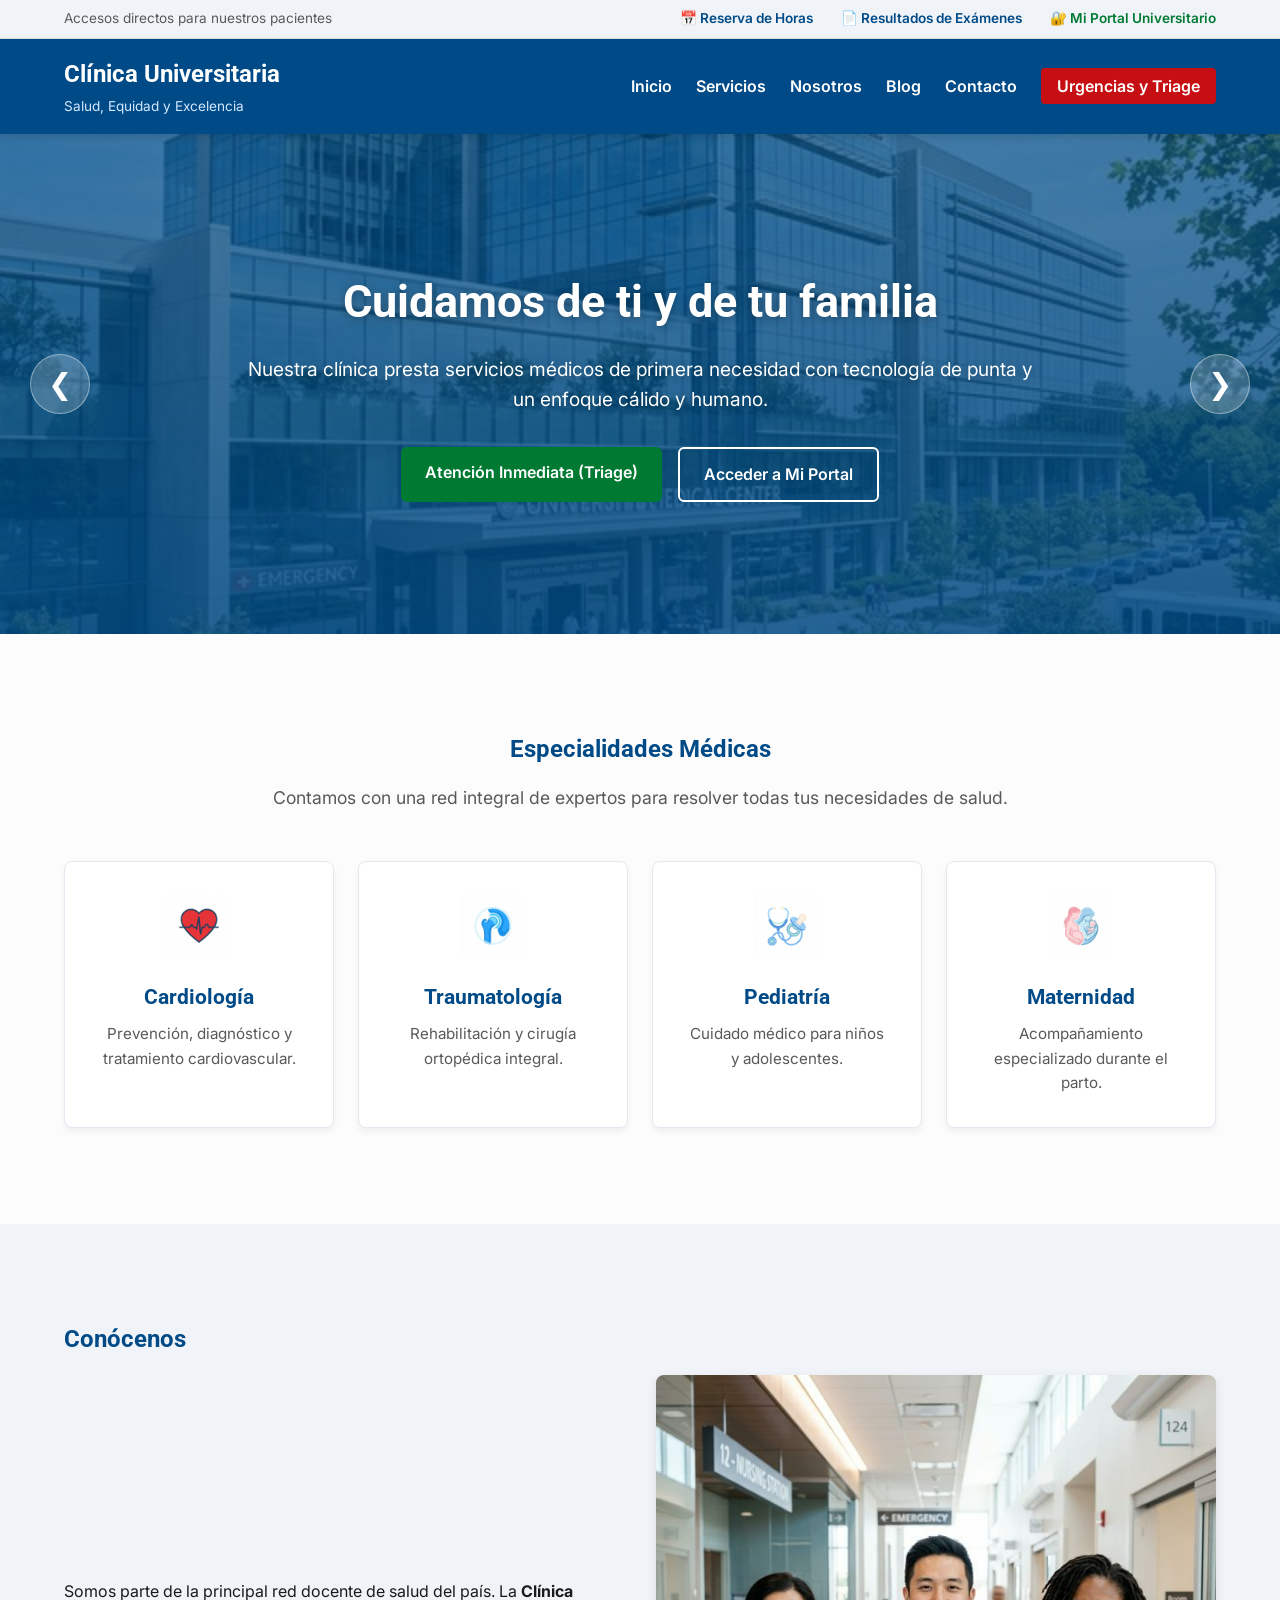
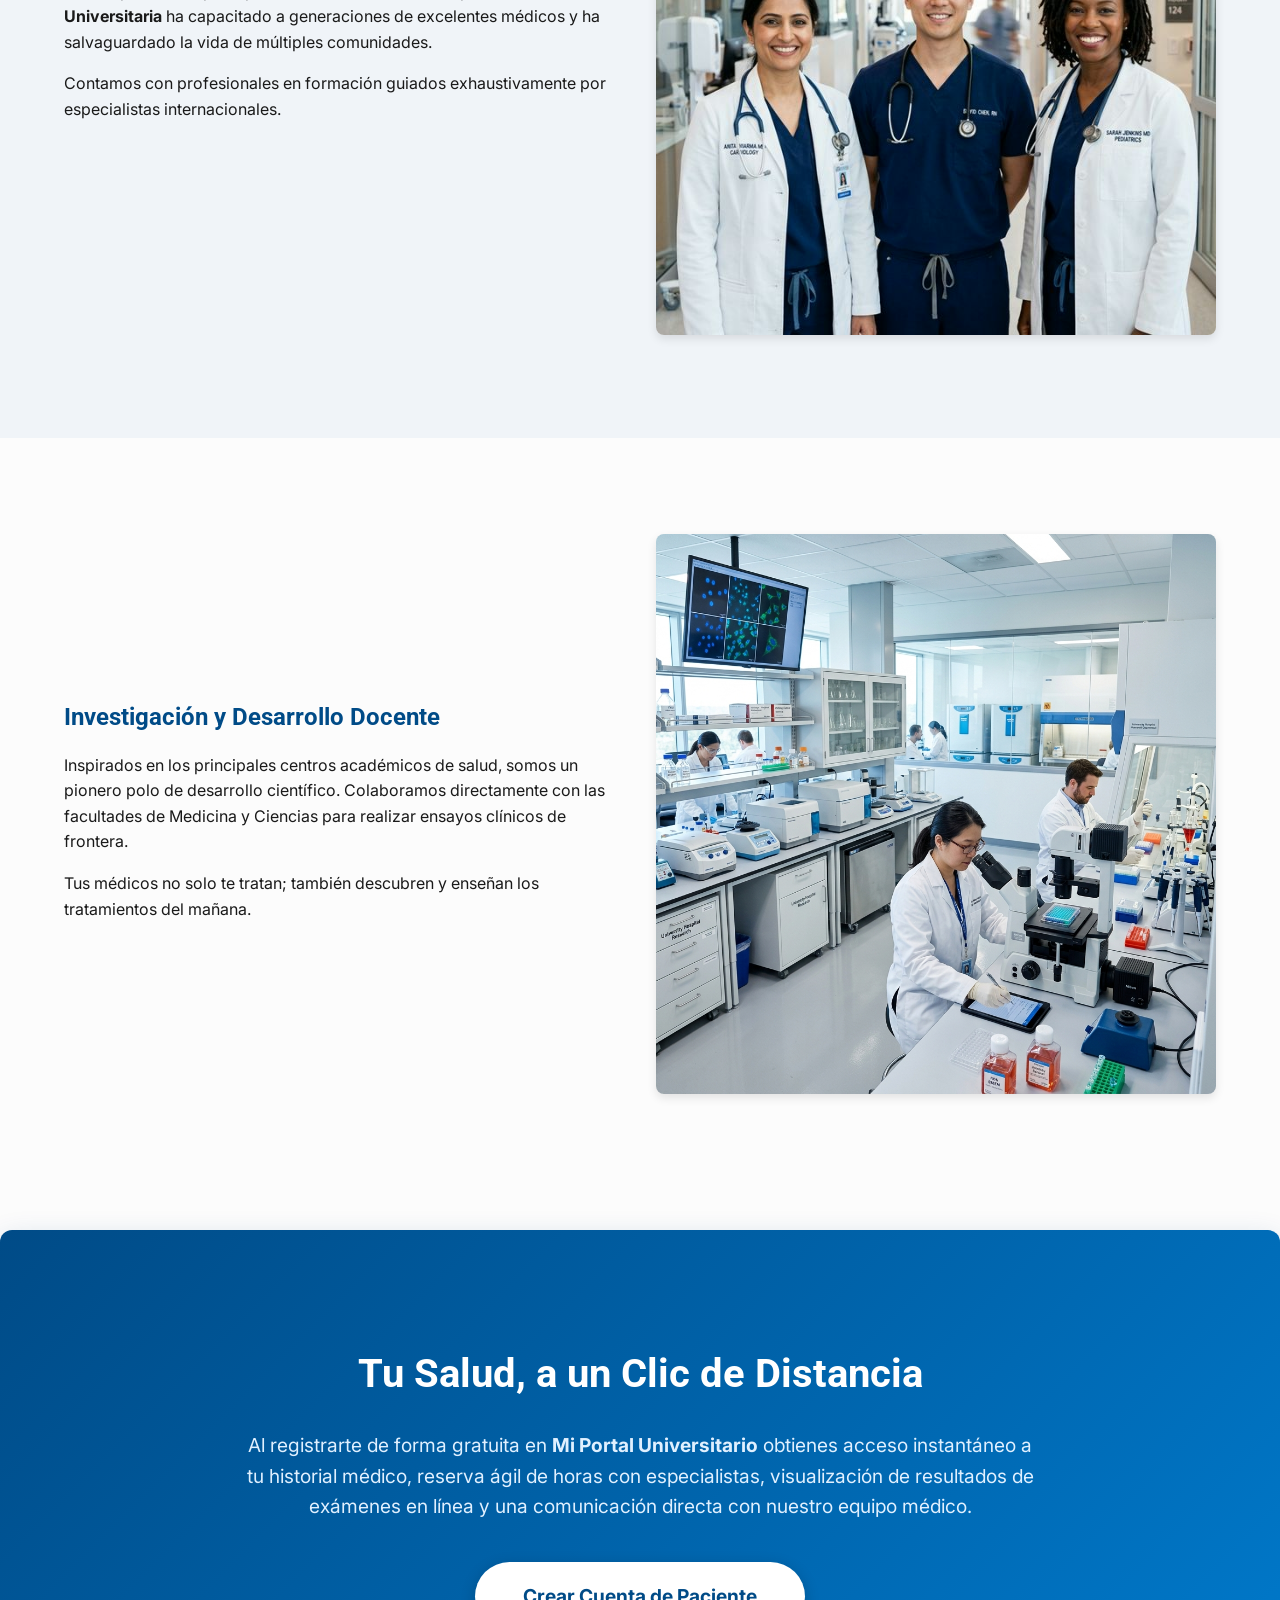
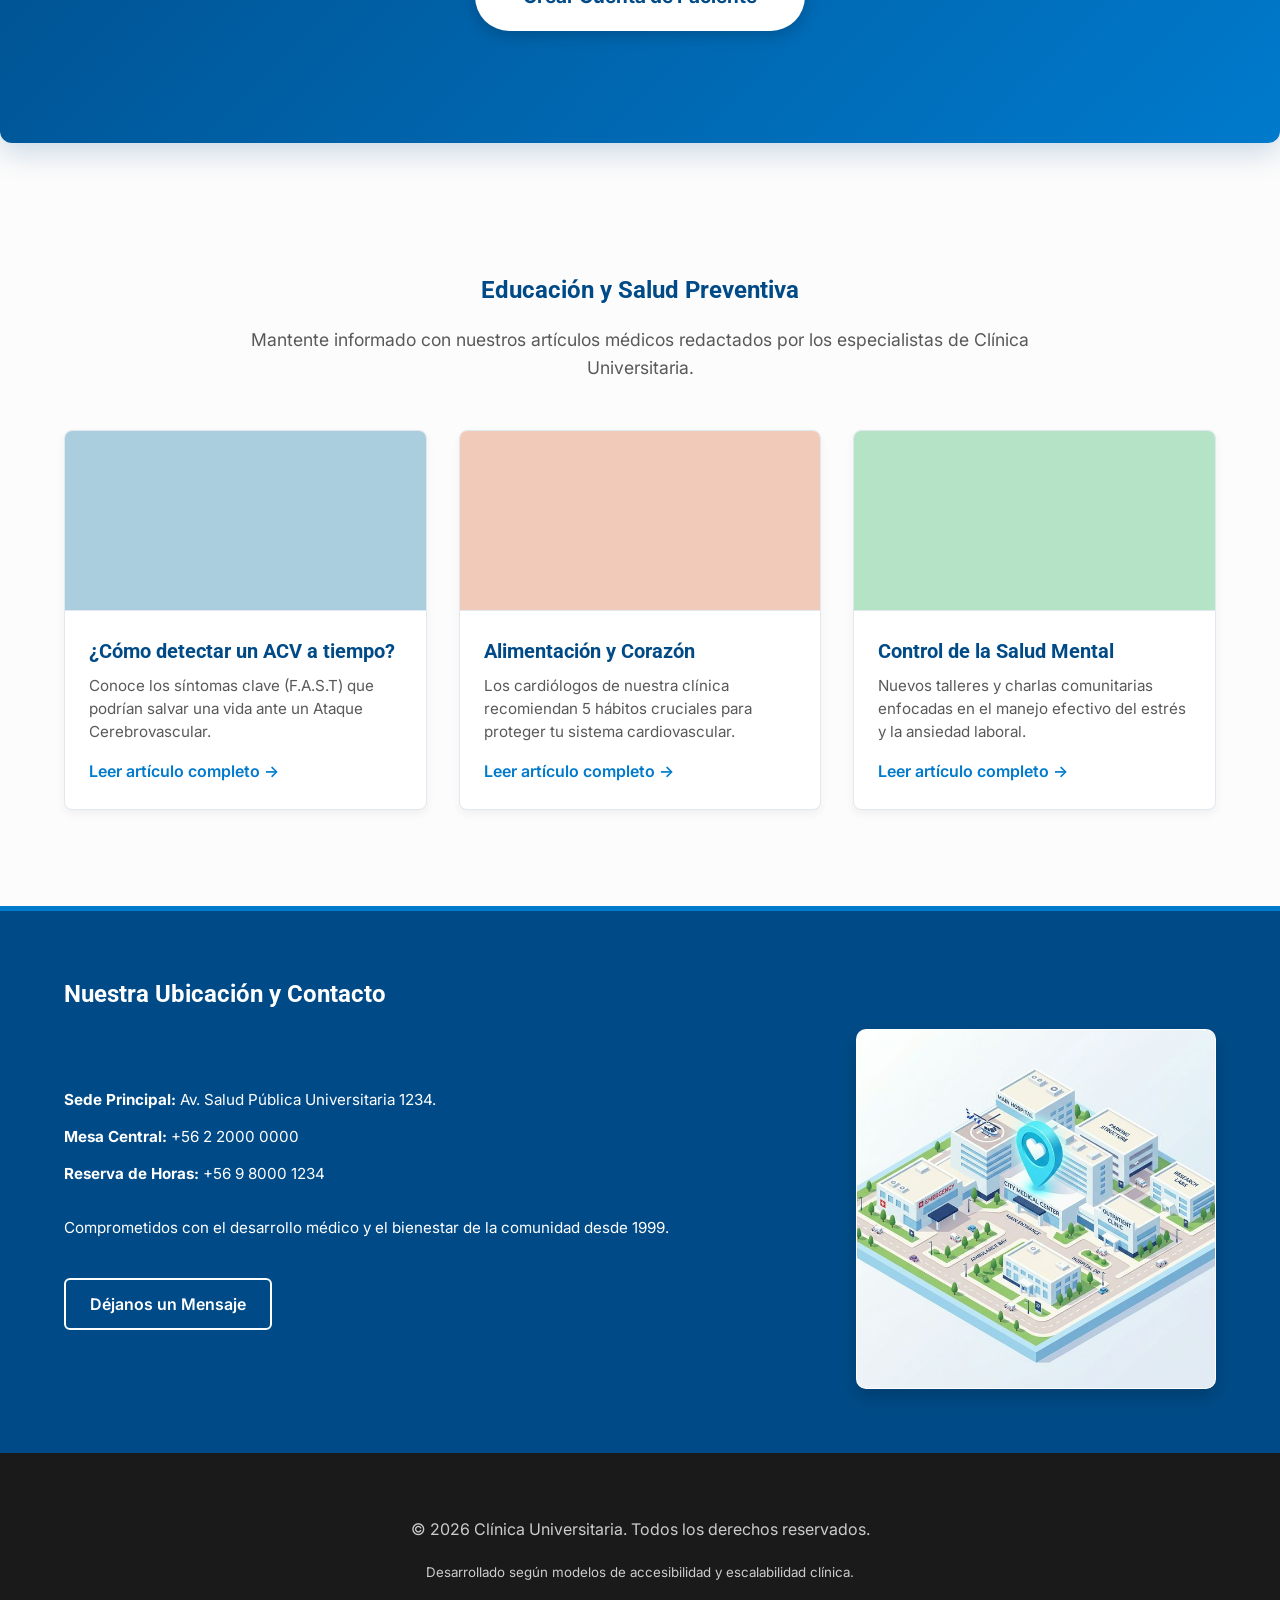
==== commit 68a4247b: "actualizacion de codigo con carrusel, eh implementacion de inicio de sesion, registro, y cierre de s" ====
--- a/index.html
+++ b/index.html
@@ -35,9 +35,9 @@
     <div class="top-bar">
         <div class="container top-bar-inner">
             <span class="top-bar-text">Accesos directos para nuestros pacientes</span>
-            <div class="top-bar-links">
-                <a href="#triage" class="top-link">📅 Reserva de Horas</a>
-                <a href="#triage" class="top-link">📄 Resultados de Exámenes</a>
+            <div id="top-user-menu" class="top-bar-links">
+                <a href="registro.html?tab=login" class="top-link">📅 Reserva de Horas</a>
+                <a href="registro.html?tab=login" class="top-link">📄 Resultados de Exámenes</a>
                 <a href="registro.html" class="top-link highlight-link">🔐 Mi Portal Universitario</a>
             </div>
         </div>
@@ -64,9 +64,25 @@
 
     <main id="main-content" role="main">
 
-        <!-- SECTION: Portada (Hero) -->
+        <!-- SECTION: Portada (Hero) con Carrusel de Fondo -->
         <section id="portada" class="hero-section">
-                <div class="hero-content">
+            
+            <!-- Carrusel actuando como fondo -->
+            <div class="hero-carrusel-bg">
+                <div class="carrusel-imagen-wrapper">
+                    <img id="imagen-carrusel" src="images/clinic_hero.png" alt="Instalaciones de la clínica" class="carrusel-img">
+                </div>
+            </div>
+            
+            <!-- Capa de superposición para contraste del texto -->
+            <div class="hero-overlay"></div>
+
+            <!-- Controles del carrusel -->
+            <button id="btn-anterior" class="carrusel-btn hero-carrusel-btn" aria-label="Imagen anterior">&#10094;</button>
+            <button id="btn-siguiente" class="carrusel-btn hero-carrusel-btn" aria-label="Imagen siguiente">&#10095;</button>
+
+            <!-- Contenido principal sobre el carrusel -->
+            <div class="hero-content">
                 <h2>Cuidamos de ti y de tu familia</h2>
                 <p>Nuestra clínica presta servicios médicos de primera necesidad con tecnología de punta y un enfoque
                     cálido y humano.</p>
@@ -76,7 +92,6 @@
                 </div>
             </div>
         </section>
-
         <!-- SECTION: Especialidades Médicas  -->
         <section id="especialidades" class="info-section">
             <div class="container text-center">
@@ -137,9 +152,10 @@
                 <div class="grid-2-cols rtl-layout">
                     <!-- Para invertir la imagen a la izquierda usando flex/grid -->
                     <div class="image-block ltr-layout">
-                        <div class="placeholder-image bg-primary-blue text-white" role="img" aria-label="Investigadores trabajando en laboratorio">
-                            <span>[Laboratorio Científico]</span>
-                        </div>
+                        <figure>
+                            <img src="images/laboratorio.png" alt="Investigadores trabajando en el laboratorio de la Clínica Universitaria" loading="lazy" decoding="async" width="720" height="480" class="rounded-shadow-img">
+                            <figcaption class="sr-only">Laboratorio de investigación y desarrollo de la Clínica Universitaria</figcaption>
+                        </figure>
                     </div>
                     <div class="text-block ltr-layout">
                         <h2>Investigación y Desarrollo Docente</h2>
@@ -235,6 +251,8 @@
     </footer>
 
     <!-- ARCHIVOS DE JAVASCRIPT -->
+    <script src="js/auth_global.js"></script>
+    <script src="js/index.js"></script>
     <!-- (app.js ha sido renombrado a triage.js y se carga solo en triage.html) -->
 </body>
 
--- a/css/global.css
+++ b/css/global.css
@@ -1,19 +1,37 @@
 /* 
+   ============================================================================
    PROYECTO CLÍNICO UNIVERSITARIO - ESTILOS GLOBALES
+   ============================================================================
+   Archivo: global.css
+   Páginas: index.html, triage.html, registro.html (TODAS)
+   
+   Este archivo contiene:
+     - Variables CSS (Design Tokens): Colores, fuentes y espaciado del proyecto
+     - Utilidades de accesibilidad (WCAG 2.1): sr-only, skip-link, focus-visible
+     - Reset CSS y estilos base del body
+     - Contenedores y utilidades reutilizables (.container, .hidden, .text-center)
+     - Sistema de botones (.btn-primary, .btn-outline, .btn-highlight)
+     - Componentes globales: Top Bar, Header/Nav, Footer
+     - Tablas de datos del portal (.data-table, .badge)
+     - Media Queries para diseño responsivo (móvil)
+   
+   Para modificar un color en TODO el sitio, basta con cambiar la variable aquí.
 */
 
+/* --- VARIABLES CSS (DESIGN TOKENS) --- */
+/* Estas variables se usan en todo el proyecto con var(--nombre) */
 :root {
-    --primary-blue: #004b87;
-    --secondary-blue: #007acc;
-    --medical-green: #007a33;
-    --alert-red: #c60f13;
-    --alert-yellow: #d37504;
-    --text-dark: #1a1a1a;
-    --text-muted: #595959;
-    --bg-main: #fcfcfc;
-    --bg-light: #f0f4f8;
-    --font-heading: 'Roboto', sans-serif;
-    --font-body: 'Inter', sans-serif;
+    --primary-blue: #004b87;        /* Azul principal: header, títulos, links */
+    --secondary-blue: #007acc;      /* Azul secundario: hover, acentos */
+    --medical-green: #007a33;       /* Verde médico: botones de acción, éxito */
+    --alert-red: #c60f13;           /* Rojo de alerta: urgencias, errores, cerrar sesión */
+    --alert-yellow: #d37504;        /* Naranja/Amarillo: advertencias, triage nivel 2 */
+    --text-dark: #1a1a1a;           /* Color de texto principal (casi negro) */
+    --text-muted: #595959;          /* Color de texto secundario/sutil (gris) */
+    --bg-main: #fcfcfc;             /* Fondo general del body */
+    --bg-light: #f0f4f8;            /* Fondo de secciones alternas (gris azulado claro) */
+    --font-heading: 'Roboto', sans-serif;  /* Fuente para títulos h1, h2, h3 */
+    --font-body: 'Inter', sans-serif;      /* Fuente para texto del body */
 }
 
 /* --- UTILIDADES DE ACCESIBILIDAD --- */
@@ -292,6 +310,44 @@
     from { opacity: 0; transform: translateY(10px); }
     to { opacity: 1; transform: translateY(0); }
 }
+/* --- TABLAS DE DATOS (PORTAL) --- */
+.data-table-wrapper {
+    overflow-x: auto;
+    margin-bottom: 1.5rem;
+    border-radius: 8px;
+    box-shadow: 0 4px 6px rgba(0,0,0,0.05);
+}
+.data-table {
+    width: 100%;
+    border-collapse: collapse;
+    background-color: white;
+    text-align: left;
+}
+.data-table th, .data-table td {
+    padding: 1rem;
+    border-bottom: 1px solid #eee;
+}
+.data-table th {
+    background-color: var(--primary-blue);
+    color: white;
+    font-weight: 600;
+}
+.data-table tr:last-child td {
+    border-bottom: none;
+}
+.data-table tr:hover {
+    background-color: #f9f9f9;
+}
+.badge {
+    display: inline-block;
+    padding: 0.25rem 0.5rem;
+    border-radius: 4px;
+    font-size: 0.85rem;
+    font-weight: bold;
+}
+.badge-success { background-color: #d4edda; color: #155724; }
+.badge-warning { background-color: #fff3cd; color: #856404; }
+.badge-info { background-color: #d1ecf1; color: #0c5460; }
 
 /* MEDIA QUERIES GLOBALES */
 @media (max-width: 768px) {
--- a/css/home.css
+++ b/css/home.css
@@ -1,5 +1,18 @@
 /* 
-   ESTILOS ESPECÍFICOS: PÁGINA PRINCIPAL (HOME)
+   ============================================================================
+   ESTILOS ESPECÍFICOS: PÁGINA PRINCIPAL (HOME / index.html)
+   ============================================================================
+   
+   Este archivo contiene los estilos exclusivos de la página de inicio:
+     - Hero Section: Portada con carrusel de fondo y botones de acción
+     - Especialidades: Grid de tarjetas de servicios médicos
+     - Contacto: Grid con información y mapa del campus
+     - Blog: Grid de artículos de salud preventiva
+     - CTA (Call To Action): Sección de registro con gradiente
+     - Carrusel: Controles y transiciones del slider de imágenes
+   
+   Para modificar la velocidad del carrusel, editar js/index.js (setInterval)
+   Para agregar una especialidad, duplicar un .service-card en index.html
 */
 
 .info-section {
@@ -8,22 +21,38 @@
 
 /* PORTADA HERO */
 .hero-section {
-    background: linear-gradient(rgba(0, 75, 135, 0.85), rgba(0, 75, 135, 0.85)), url('../images/clinic_hero.png') center/cover;
-    background-color: var(--primary-blue);
+    position: relative;
+    overflow: hidden;
+    background-color: var(--primary-blue); /* Fallback */
     color: white;
-    padding: 6rem 5%;
+    padding: 8rem 5%;
+    min-height: 500px;
+    display: flex;
+    align-items: center;
+    justify-content: center;
     text-align: center;
+}
+.hero-content {
+    position: relative;
+    z-index: 10;
+    width: 100%;
 }
 .hero-content h2 {
     color: white;
-    font-size: 2.5rem;
+    font-size: 2.8rem;
+    text-shadow: 0 2px 10px rgba(0,0,0,0.3);
 }
 .hero-content p {
     font-size: 1.2rem;
     max-width: 800px;
     margin: 0 auto 2rem;
-}
-.hero-buttons { display: flex; gap: 1rem; justify-content: center; }
+    text-shadow: 0 2px 10px rgba(0,0,0,0.3);
+}
+.hero-buttons { 
+    display: flex; 
+    gap: 1rem; 
+    justify-content: center; 
+}
 
 /* ESPECIALIDADES */
 .services-grid {
@@ -192,3 +221,66 @@
         grid-template-columns: 1fr;
     }
 }
+
+/* CARRUSEL DE IMÁGENES - COMO FONDO HERO */
+.hero-carrusel-bg {
+    position: absolute;
+    top: 0;
+    left: 0;
+    width: 100%;
+    height: 100%;
+    z-index: 0;
+}
+.hero-overlay {
+    position: absolute;
+    top: 0;
+    left: 0;
+    width: 100%;
+    height: 100%;
+    background: linear-gradient(rgba(0, 75, 135, 0.7), rgba(0, 75, 135, 0.85));
+    z-index: 1;
+}
+.carrusel-imagen-wrapper {
+    width: 100%;
+    height: 100%;
+    display: flex;
+    background-color: #000;
+}
+.carrusel-img {
+    width: 100%;
+    height: 100%;
+    object-fit: cover;
+    transition: opacity 0.8s ease-in-out;
+}
+.carrusel-btn {
+    position: absolute;
+    top: 50%;
+    transform: translateY(-50%);
+    background-color: rgba(255, 255, 255, 0.2);
+    color: white;
+    border: 1px solid rgba(255, 255, 255, 0.4);
+    border-radius: 50%;
+    width: 60px;
+    height: 60px;
+    font-size: 1.8rem;
+    cursor: pointer;
+    display: flex;
+    align-items: center;
+    justify-content: center;
+    transition: all 0.3s ease;
+    z-index: 10;
+}
+.carrusel-btn:hover {
+    background-color: white;
+    color: var(--primary-blue);
+    transform: translateY(-50%) scale(1.1);
+}
+.carrusel-btn:active {
+    transform: translateY(-50%) scale(0.95);
+}
+#btn-anterior {
+    left: 30px;
+}
+#btn-siguiente {
+    right: 30px;
+}
